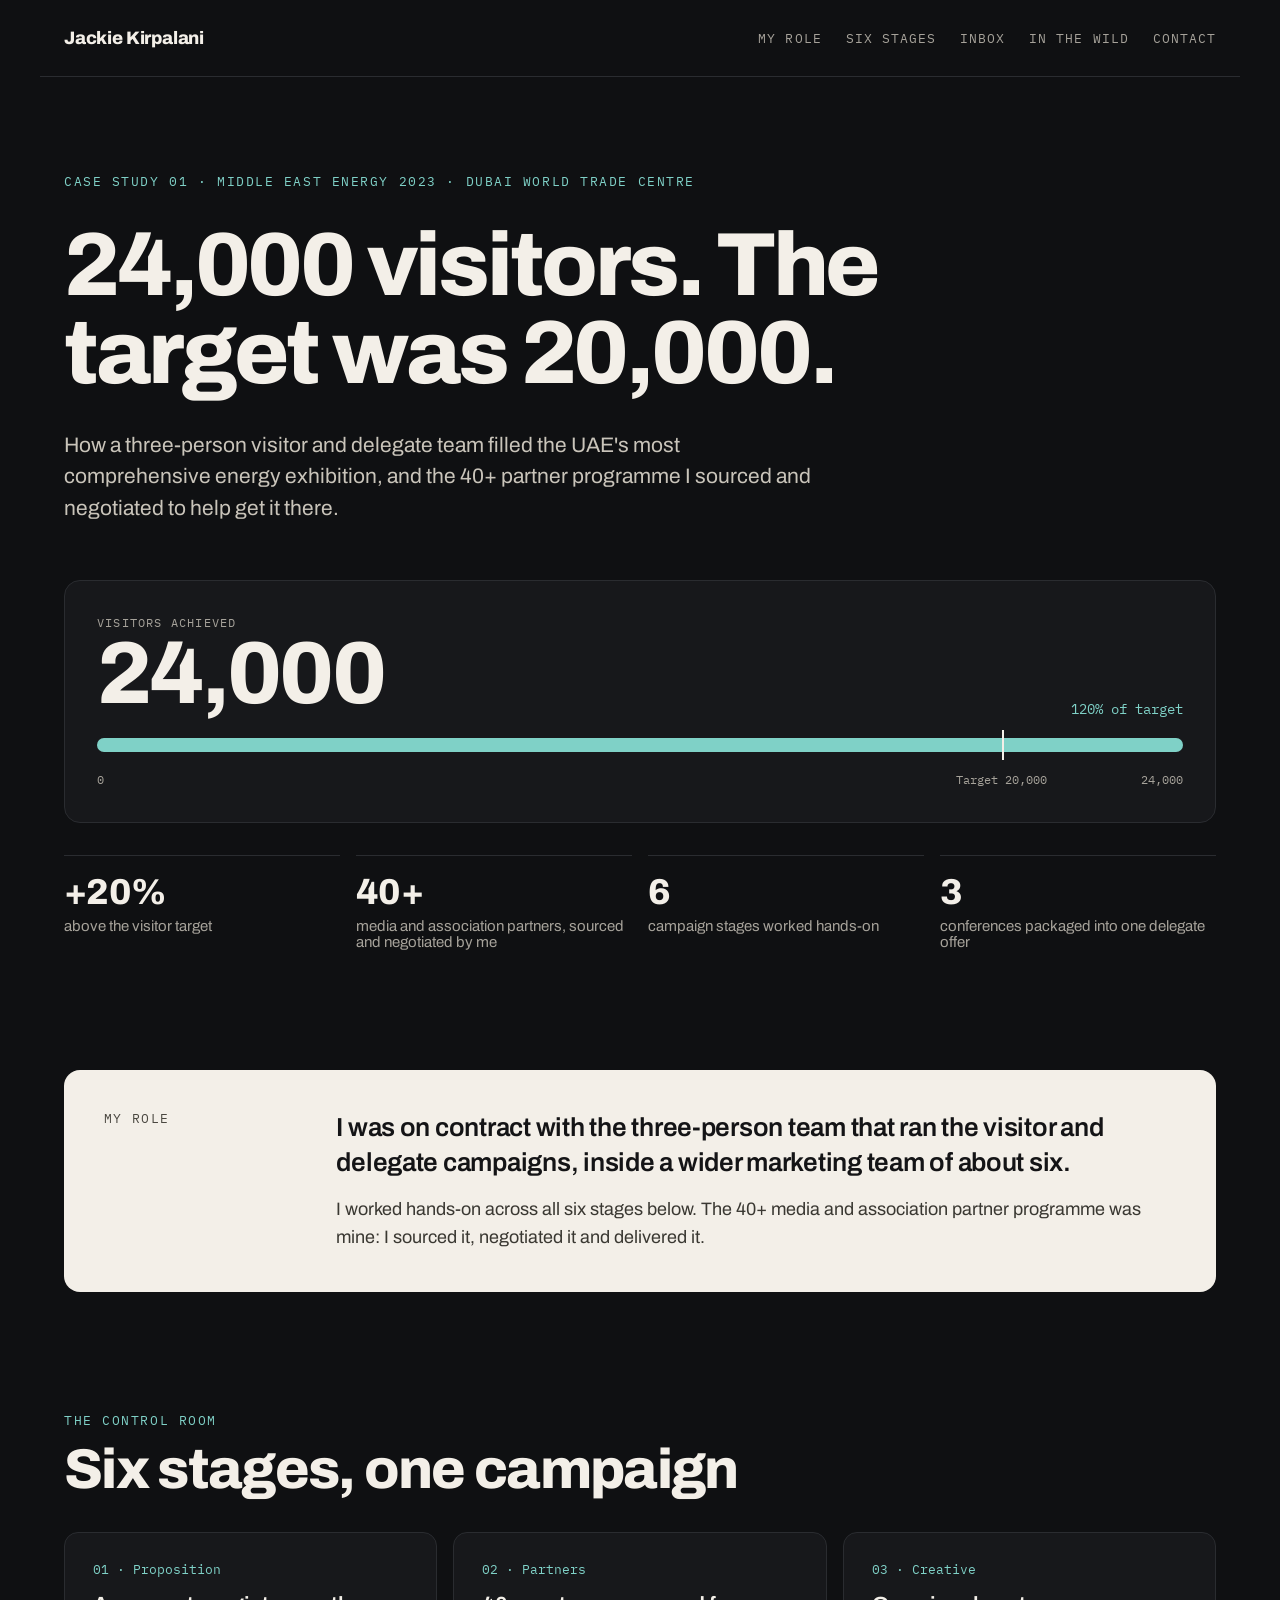
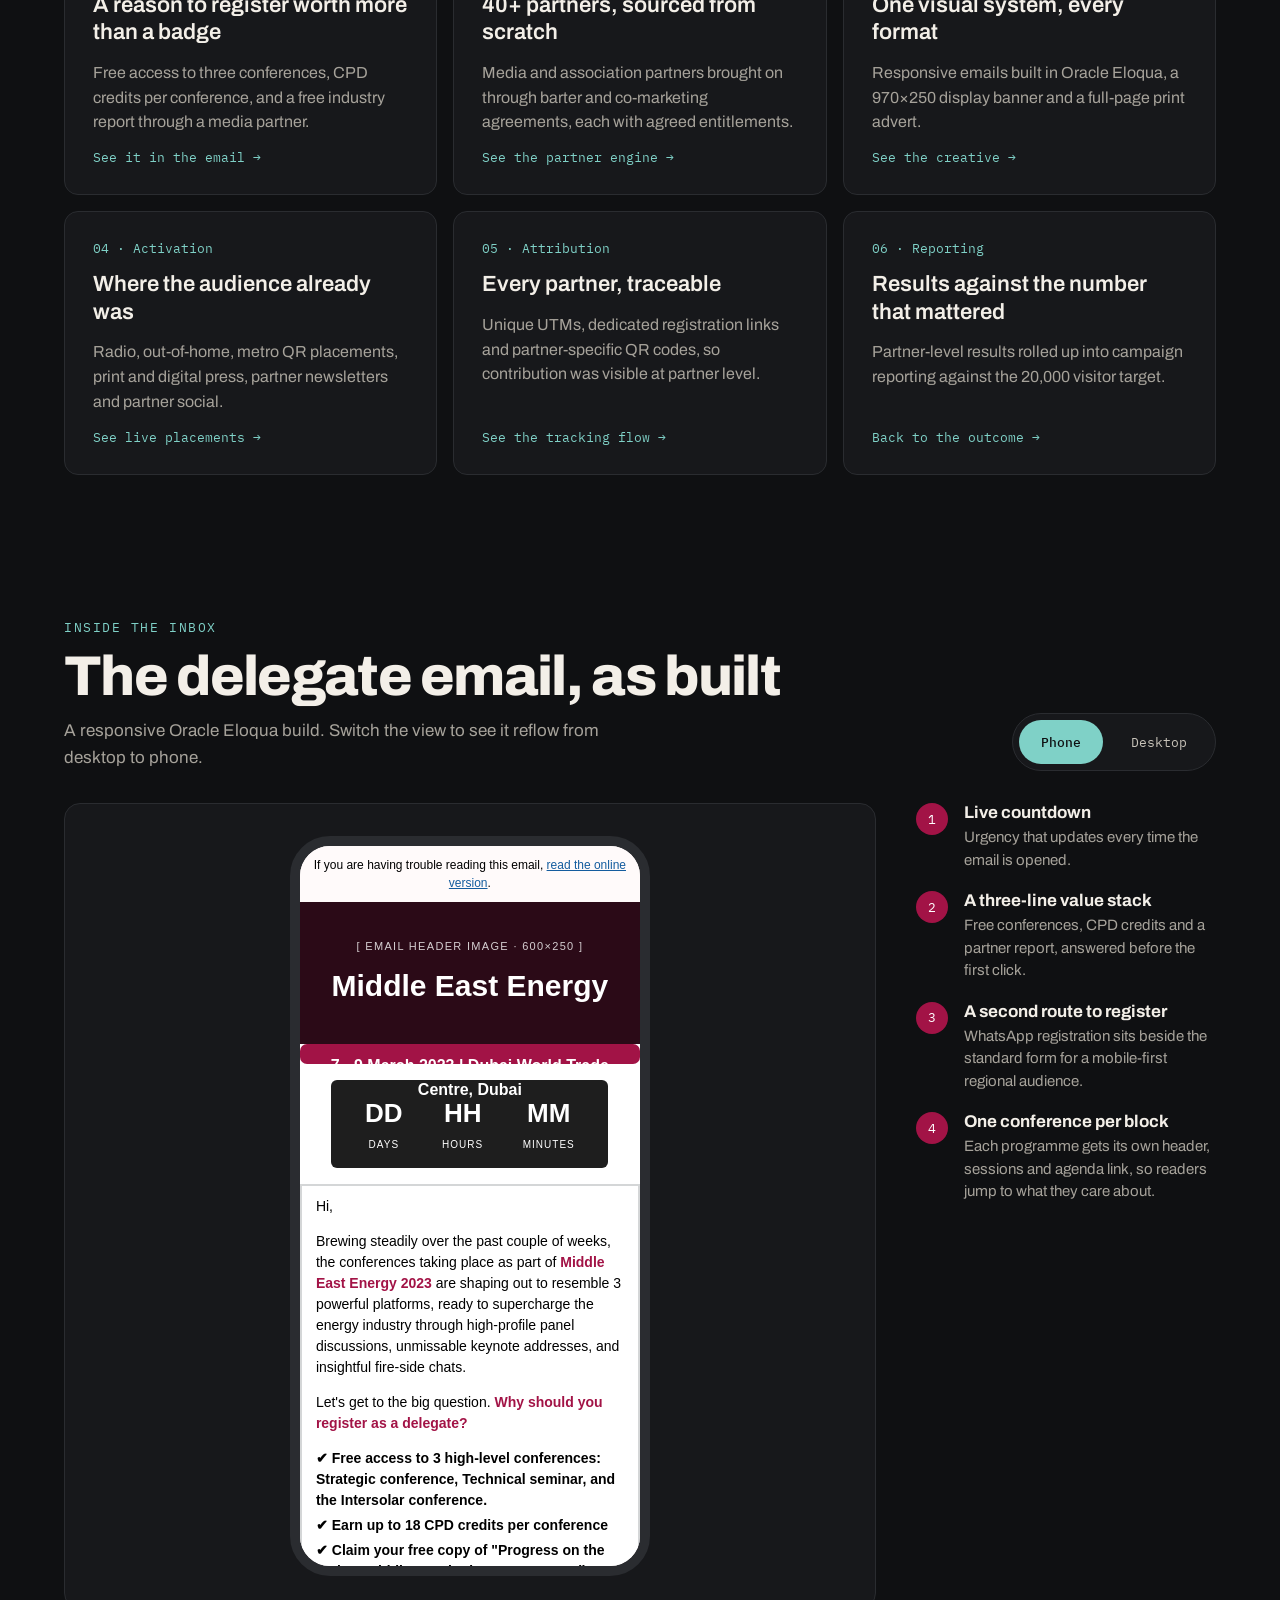
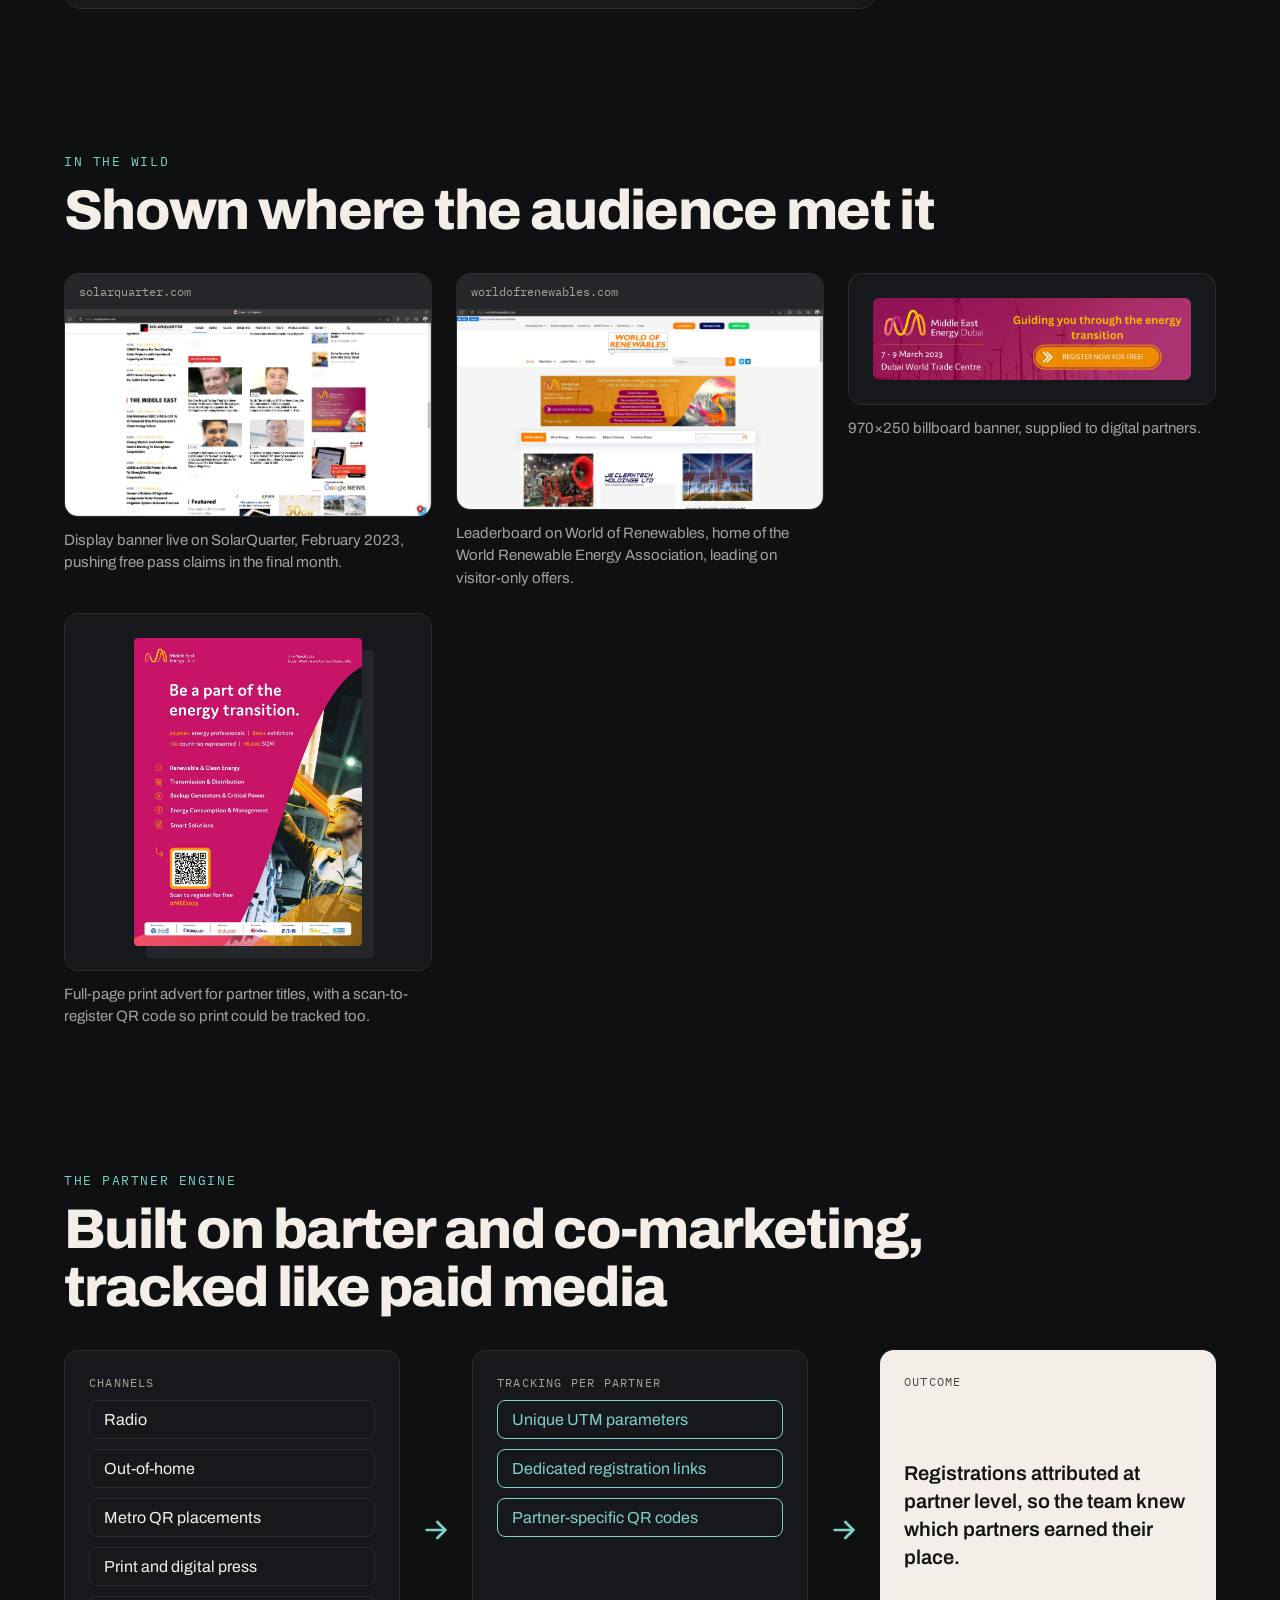
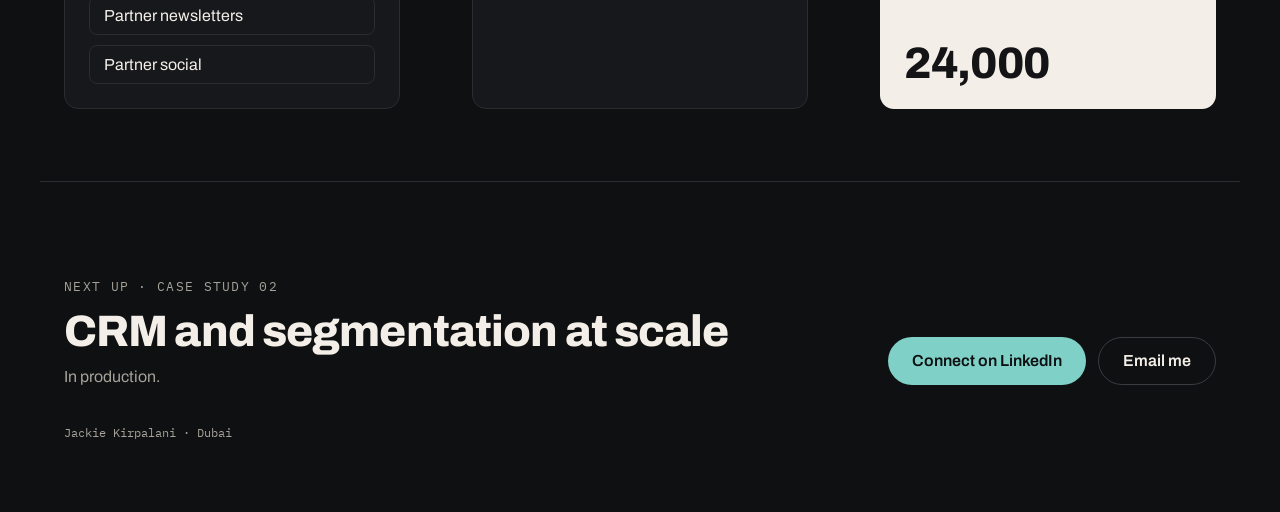
==== index.html @ ba035124 "Launch MEE23 case study portfolio Single-page case study for Middle East Energy 2023 with live place" ====
<!doctype html>
<html lang="en-GB">
<head>
<meta charset="utf-8">
<meta name="viewport" content="width=device-width, initial-scale=1">
<title>Jackie Kirpalani · Marketing Portfolio</title>
<meta name="description" content="Case study: how a three-person team drove 24,000 visitors to Middle East Energy 2023 against a 20,000 target, including a 40+ media and association partner programme.">
<meta property="og:type" content="website">
<meta property="og:title" content="Jackie Kirpalani · Marketing Portfolio">
<meta property="og:description" content="24,000 visitors against a 20,000 target. The Middle East Energy 2023 case study.">
<meta property="og:url" content="https://jackiekirpalani.github.io/">
<meta property="og:image" content="https://jackiekirpalani.github.io/images/og-preview.jpg">
<link rel="canonical" href="https://jackiekirpalani.github.io/">
<meta name="twitter:card" content="summary_large_image">
<link rel="preconnect" href="https://fonts.googleapis.com">
<link rel="preconnect" href="https://fonts.gstatic.com" crossorigin>
<link href="https://fonts.googleapis.com/css2?family=Archivo:wght@400;500;600;800&family=IBM+Plex+Mono:wght@400;500&display=swap" rel="stylesheet">
<style>
:root{--bg:#0F1012;--card:#17181B;--line:#2A2C30;--line2:#3A3C42;--ink:#F3EFE8;--soft:#C9C4BA;--muted:#A6A29A;--accent:#7FD1C7;--accent-hi:#B5EAE3;--mag:#A21346;--org:#ED8B00}
*{box-sizing:border-box}
html{scroll-behavior:smooth}
body{margin:0;background:var(--bg);color:var(--ink);font-family:'Archivo',system-ui,sans-serif;-webkit-font-smoothing:antialiased}
a{color:var(--accent)}a:hover{color:var(--accent-hi)}
img{max-width:100%}
.wrap{max-width:1200px;margin:0 auto;padding:0 24px}
.mono{font-family:'IBM Plex Mono',monospace}
.kicker{font-family:'IBM Plex Mono',monospace;font-size:13px;letter-spacing:.12em;text-transform:uppercase;color:var(--accent)}
.muted{color:var(--muted)}
h1,h2,h3{margin:0}
.h2{font-size:clamp(32px,4.5vw,56px);line-height:1.05;font-weight:800;letter-spacing:-.03em}
.card{background:var(--card);border:1px solid var(--line);border-radius:14px}
section{padding:72px 0}
.head{display:flex;flex-direction:column;gap:12px;margin-bottom:32px}

/* header */
header .wrap{padding-top:28px;padding-bottom:28px;display:flex;flex-wrap:wrap;gap:16px;justify-content:space-between;align-items:center;border-bottom:1px solid var(--line)}
.brand{color:var(--ink);text-decoration:none;font-weight:800;font-size:18px;letter-spacing:-.01em}
nav{display:flex;flex-wrap:wrap;gap:24px;font-family:'IBM Plex Mono',monospace;font-size:13px;text-transform:uppercase;letter-spacing:.08em}
nav a{color:var(--muted);text-decoration:none}nav a:hover{color:var(--ink)}

/* hero */
.hero{padding:96px 0 72px}
.hero .wrap{display:flex;flex-direction:column;gap:32px}
.hero h1{font-size:clamp(44px,7vw,96px);line-height:.98;font-weight:800;letter-spacing:-.035em;max-width:1000px}
.lede{margin:0;font-size:21px;line-height:1.5;color:var(--soft);max-width:760px}
.meter{margin-top:24px;padding:32px;border-radius:16px;display:flex;flex-direction:column;gap:20px}
.meter-top{display:flex;flex-wrap:wrap;justify-content:space-between;align-items:flex-end;gap:12px}
.label{font-family:'IBM Plex Mono',monospace;font-size:12px;letter-spacing:.1em;text-transform:uppercase;color:var(--muted)}
.big{display:block;font-size:clamp(48px,8vw,88px);font-weight:800;letter-spacing:-.03em;line-height:1;font-variant-numeric:tabular-nums}
.bar{position:relative;height:14px;background:#24262A;border-radius:7px}
.fill{position:absolute;left:0;top:0;bottom:0;width:100%;background:var(--accent);border-radius:7px}
.target{position:absolute;left:83.33%;top:-8px;bottom:-8px;width:2px;background:var(--ink)}
.scale{position:relative;height:18px;font-family:'IBM Plex Mono',monospace;font-size:12px;color:var(--muted)}
.scale span{position:absolute;top:0}
.scale .t{left:83.33%;transform:translateX(-50%);white-space:nowrap}
.scale .e{right:0}
.stats{display:grid;grid-template-columns:repeat(auto-fit,minmax(220px,1fr));gap:16px}
.stat{border-top:1px solid var(--line);padding-top:16px;display:flex;flex-direction:column;gap:6px}
.stat b{font-size:36px;font-weight:800;letter-spacing:-.02em}
.stat span{color:var(--muted);font-size:15px}

/* role */
.role{background:var(--ink);color:#141416;border-radius:16px;padding:40px;display:flex;flex-wrap:wrap;gap:32px}
.role .label{flex:1 1 200px;color:#4A4740;font-size:13px}
.role div{flex:999 1 520px;display:flex;flex-direction:column;gap:16px}
.role p{margin:0}
.role .a{font-size:26px;line-height:1.35;font-weight:600;letter-spacing:-.01em}
.role .b{font-size:18px;line-height:1.55;color:#3A3832}

/* stages */
.grid3{display:grid;grid-template-columns:repeat(auto-fit,minmax(300px,1fr));gap:16px}
.stage{padding:28px;display:flex;flex-direction:column;gap:14px}
.stage .n{font-family:'IBM Plex Mono',monospace;font-size:13px;color:var(--accent)}
.stage h3{font-size:22px;font-weight:600;line-height:1.25}
.stage p{margin:0;color:var(--muted);font-size:16px;line-height:1.55}
.stage a{margin-top:auto;font-family:'IBM Plex Mono',monospace;font-size:13px;text-decoration:none}

/* inbox */
.inbox-head{display:flex;flex-wrap:wrap;justify-content:space-between;align-items:flex-end;gap:24px;margin-bottom:32px}
.inbox-head .head{margin:0;flex:1 1 420px}
.toggle{display:flex;gap:6px;padding:6px;border-radius:999px}
.toggle button{min-height:44px;padding:0 22px;border:0;border-radius:999px;background:transparent;color:var(--soft);font-family:'IBM Plex Mono',monospace;font-size:13px;cursor:pointer}
.toggle button[aria-pressed="true"]{background:var(--accent);color:var(--bg);font-weight:500}
.toggle button:focus-visible{outline:2px solid var(--accent);outline-offset:2px}
.inbox-body{display:flex;flex-wrap:wrap;gap:40px;align-items:flex-start}
.stagebox{flex:999 1 560px;min-width:0;display:flex;justify-content:center;border-radius:16px;padding:32px 16px}
.device{background:#FFFAFA;overflow:hidden;max-width:100%}
.device .scroll{height:720px;overflow-y:auto}
.device.phone{width:360px;border:10px solid var(--line);border-radius:40px}
.device.desktop{width:680px;border:1px solid var(--line);border-radius:12px}
.chrome{display:none;background:#24262A;padding:12px 16px;gap:8px;align-items:center}
.device.desktop .chrome{display:flex}
.chrome i{width:10px;height:10px;border-radius:5px;background:#4A4C52}
.chrome span{margin-left:12px;font-family:'IBM Plex Mono',monospace;font-size:12px;color:var(--muted)}
.pins{flex:1 1 300px;margin:0;padding:0;list-style:none;display:flex;flex-direction:column;gap:20px}
.pins li{display:flex;gap:16px}
.pins .dot{flex:0 0 32px;height:32px;border-radius:16px;background:var(--mag);color:#fff;display:flex;align-items:center;justify-content:center;font-family:'IBM Plex Mono',monospace;font-size:13px}
.pins strong{display:block;font-size:17px;margin-bottom:4px}
.pins span.d{color:var(--muted);font-size:15px;line-height:1.5}

/* email (recreation) */
.em{max-width:600px;margin:0 auto;background:#FFFAFA;font-family:Calibri,Arial,Helvetica,sans-serif;color:#000;font-size:14px;line-height:1.5}
.em a{color:var(--mag)}
.em .pre{text-align:center;font-family:Arial,sans-serif;font-size:12px;padding:10px}
.em .pre a{color:#145C9E}
.em .white{background:#fff}
.em .hdr{aspect-ratio:600/250;background:#2B0A17;display:flex;flex-direction:column;align-items:center;justify-content:center;gap:8px;color:#fff;text-align:center;padding:16px}
.em .hdr small{font-family:Arial,sans-serif;font-size:11px;letter-spacing:.12em;text-transform:uppercase;opacity:.8}
.em .hdr b{font-size:30px}
.em .bar{background:var(--mag);color:#fff;text-align:center;font-weight:700;font-size:16px;padding:10px}
.em .cd{padding:16px;display:flex;justify-content:center}
.em .cd div{width:90%;max-width:390px;background:#1E1E1E;color:#fff;border-radius:6px;padding:14px;display:flex;justify-content:space-around;font-family:Arial,sans-serif;text-align:center}
.em .cd b{display:block;font-size:26px}.em .cd small{font-size:10px;letter-spacing:.1em}
.em .box{border:2px solid #D4D6D7;padding:10px 14px 20px;display:flex;flex-direction:column;gap:14px}
.em .ticks{display:flex;flex-direction:column;gap:4px;font-weight:700}
.em .ctas{border:2px solid #D4D6D7;border-top:0;padding:10px 10px 25px;display:flex;flex-wrap:wrap;gap:12px;justify-content:center}
.em .btn{display:inline-block;background:var(--org);color:#fff;text-decoration:none;font-weight:700;font-size:16px;padding:10px 20px;border-radius:20px}
.em .btn.sm{padding:5px 15px}
.em .gap{height:20px}
.em .conf{border:2px solid #D4D6D7}
.em .conf h4{margin:0;background:var(--mag);color:#fff;text-align:center;font-weight:700;font-size:24px;padding:10px}
.em .row{display:flex;flex-wrap:wrap}
.em .txt{flex:7 1 280px;padding:10px 10px 5px}
.em .txt ul{margin:8px 0 0;padding-left:22px}.em .txt li{margin-bottom:8px}
.em .img{flex:5 1 200px;padding:10px;display:flex;align-items:center;justify-content:center}
.em .img div{width:100%;max-width:229px;aspect-ratio:229/128;border:2px dashed #C9C9C9;display:flex;align-items:center;justify-content:center;font-family:Arial,sans-serif;font-size:11px;color:#555}
.em .more{padding:10px;text-align:center}
.em .end{border:2px solid #D4D6D7;border-bottom:0;padding:14px 10px 24px;text-align:center;color:var(--org)}
.em .end b{display:block;font-size:24px;line-height:1.15}.em .end span{font-size:20px}

/* wild */
.wild{display:grid;grid-template-columns:repeat(auto-fit,minmax(320px,1fr));gap:24px}
figure{margin:0;display:flex;flex-direction:column;gap:12px}
figcaption{color:var(--muted);font-size:15px;line-height:1.5}
.browser{overflow:hidden}
.browser .url{background:#24262A;padding:10px 14px;font-family:'IBM Plex Mono',monospace;font-size:12px;color:var(--muted)}
.browser img{display:block;width:100%;height:auto}
.pad{padding:24px}
.pad img{display:block;width:100%;height:auto;border-radius:6px}
.print{display:flex;justify-content:center}
.print img{width:72%;border-radius:4px;box-shadow:12px 12px 0 #24262A}

/* engine */
.engine{display:flex;flex-wrap:wrap;gap:16px;align-items:stretch}
.col{flex:1 1 280px;padding:24px;display:flex;flex-direction:column;gap:10px}
.chip{padding:10px 14px;border:1px solid var(--line);border-radius:8px}
.chip.on{border-color:var(--accent);color:var(--accent)}
.arrow{flex:0 0 40px;display:flex;align-items:center;justify-content:center}
.out{flex:1 1 280px;background:var(--ink);color:#141416;border-radius:14px;padding:24px;display:flex;flex-direction:column;justify-content:space-between;gap:16px}
.out .label{color:#4A4740}
.out p{margin:0;font-size:20px;line-height:1.4;font-weight:600}
.out b{font-size:44px;font-weight:800;letter-spacing:-.03em;line-height:1}

/* footer */
footer .wrap{padding-top:96px;padding-bottom:72px;display:flex;flex-direction:column;gap:40px;border-top:1px solid var(--line)}
.foot{display:flex;flex-wrap:wrap;justify-content:space-between;gap:32px;align-items:flex-end}
.foot .next{display:flex;flex-direction:column;gap:12px;flex:1 1 420px}
.foot .next b{font-size:clamp(28px,3.5vw,44px);font-weight:800;letter-spacing:-.02em;line-height:1.1}
.ctas-main{display:flex;flex-wrap:wrap;gap:12px}
.pill{min-height:48px;display:inline-flex;align-items:center;padding:0 24px;border-radius:999px;text-decoration:none;font-weight:600}
.pill.solid{background:var(--accent);color:var(--bg)}.pill.solid:hover{background:var(--accent-hi);color:var(--bg)}
.pill.ghost{border:1px solid var(--line2);color:var(--ink)}.pill.ghost:hover{border-color:var(--ink);color:var(--ink)}

@media (max-width:640px){
  section{padding:56px 0}.hero{padding:64px 0 48px}
  .role{padding:28px}.meter{padding:24px}
  .arrow{flex-basis:100%;transform:rotate(90deg);height:32px}
  .device .scroll{height:600px}
}
@media (prefers-reduced-motion:reduce){html{scroll-behavior:auto}}
</style>
</head>
<body>

<header>
<div class="wrap">
<a class="brand" href="https://www.linkedin.com/in/jackiekirpalani/">Jackie Kirpalani</a>
<nav aria-label="Sections">
<a href="#role">My role</a>
<a href="#stages">Six stages</a>
<a href="#inbox">Inbox</a>
<a href="#wild">In the wild</a>
<a href="#contact">Contact</a>
</nav>
</div>
</header>

<main>
<section class="hero">
<div class="wrap">
<div class="kicker">Case study 01 · Middle East Energy 2023 · Dubai World Trade Centre</div>
<h1>24,000 visitors. The target was 20,000.</h1>
<p class="lede">How a three-person visitor and delegate team filled the UAE's most comprehensive energy exhibition, and the 40+ partner programme I sourced and negotiated to help get it there.</p>

<div class="card meter">
<div class="meter-top">
<div><span class="label">Visitors achieved</span><span class="big" id="count">24,000</span></div>
<span class="mono" style="font-size:14px;color:var(--accent)">120% of target</span>
</div>
<div class="bar" role="img" aria-label="24,000 visitors achieved against a 20,000 target"><div class="fill" id="fill"></div><div class="target"></div></div>
<div class="scale" aria-hidden="true"><span>0</span><span class="t">Target 20,000</span><span class="e">24,000</span></div>
</div>

<div class="stats">
<div class="stat"><b>+20%</b><span>above the visitor target</span></div>
<div class="stat"><b>40+</b><span>media and association partners, sourced and negotiated by me</span></div>
<div class="stat"><b>6</b><span>campaign stages worked hands-on</span></div>
<div class="stat"><b>3</b><span>conferences packaged into one delegate offer</span></div>
</div>
</div>
</section>

<section id="role" style="padding-top:48px;padding-bottom:48px">
<div class="wrap">
<div class="role">
<span class="label">My role</span>
<div>
<p class="a">I was on contract with the three-person team that ran the visitor and delegate campaigns, inside a wider marketing team of about six.</p>
<p class="b">I worked hands-on across all six stages below. The 40+ media and association partner programme was mine: I sourced it, negotiated it and delivered it.</p>
</div>
</div>
</div>
</section>

<section id="stages">
<div class="wrap">
<div class="head"><span class="kicker">The control room</span><h2 class="h2">Six stages, one campaign</h2></div>
<div class="grid3">
<article class="card stage"><span class="n">01 · Proposition</span><h3>A reason to register worth more than a badge</h3><p>Free access to three conferences, CPD credits per conference, and a free industry report through a media partner.</p><a href="#inbox">See it in the email →</a></article>
<article class="card stage"><span class="n">02 · Partners</span><h3>40+ partners, sourced from scratch</h3><p>Media and association partners brought on through barter and co-marketing agreements, each with agreed entitlements.</p><a href="#engine">See the partner engine →</a></article>
<article class="card stage"><span class="n">03 · Creative</span><h3>One visual system, every format</h3><p>Responsive emails built in Oracle Eloqua, a 970×250 display banner and a full-page print advert.</p><a href="#wild">See the creative →</a></article>
<article class="card stage"><span class="n">04 · Activation</span><h3>Where the audience already was</h3><p>Radio, out-of-home, metro QR placements, print and digital press, partner newsletters and partner social.</p><a href="#wild">See live placements →</a></article>
<article class="card stage"><span class="n">05 · Attribution</span><h3>Every partner, traceable</h3><p>Unique UTMs, dedicated registration links and partner-specific QR codes, so contribution was visible at partner level.</p><a href="#engine">See the tracking flow →</a></article>
<article class="card stage"><span class="n">06 · Reporting</span><h3>Results against the number that mattered</h3><p>Partner-level results rolled up into campaign reporting against the 20,000 visitor target.</p><a href="#role">Back to the outcome →</a></article>
</div>
</div>
</section>

<section id="inbox">
<div class="wrap">
<div class="inbox-head">
<div class="head"><span class="kicker">Inside the inbox</span><h2 class="h2">The delegate email, as built</h2><p class="muted" style="margin:0;font-size:17px;line-height:1.55;max-width:560px">A responsive Oracle Eloqua build. Switch the view to see it reflow from desktop to phone.</p></div>
<div class="card toggle" role="group" aria-label="Email preview size">
<button type="button" id="btnPhone" aria-pressed="true">Phone</button>
<button type="button" id="btnDesktop" aria-pressed="false">Desktop</button>
</div>
</div>
<div class="inbox-body">
<div class="card stagebox">
<div class="device phone" id="device">
<div class="chrome" aria-hidden="true"><i></i><i></i><i></i><span>Why should you register as a delegate?</span></div>
<div class="scroll" tabindex="0" aria-label="Recreated delegate email">
<div class="em">
<div class="pre">If you are having trouble reading this email, <a href="#inbox">read the online version</a>.</div>
<div class="white">
<div class="hdr"><small>[ Email header image · 600×250 ]</small><b>Middle East Energy</b></div>
<div class="bar">7 - 9 March 2023 | Dubai World Trade Centre, Dubai</div>
<div class="cd"><div><span><b>DD</b><small>DAYS</small></span><span><b>HH</b><small>HOURS</small></span><span><b>MM</b><small>MINUTES</small></span></div></div>
<div class="box">
<div>Hi,</div>
<div>Brewing steadily over the past couple of weeks, the conferences taking place as part of <a href="#inbox" style="text-decoration:none;font-weight:700">Middle East Energy 2023</a> are shaping out to resemble 3 powerful platforms, ready to supercharge the energy industry through high-profile panel discussions, unmissable keynote addresses, and insightful fire-side chats.</div>
<div>Let's get to the big question. <strong style="color:var(--mag)">Why should you register as a delegate?</strong></div>
<div class="ticks">
<span>✔︎ Free access to 3 high-level conferences: Strategic conference, Technical seminar, and the Intersolar conference.</span>
<span>✔︎ Earn up to 18 CPD credits per conference</span>
<span>✔︎ Claim your free copy of "Progress on the path to Middle East hydrogen exports" (by Argus Media)</span>
</div>
</div>
<div class="ctas"><a class="btn" href="#inbox">Get your free delegate badge</a><a class="btn" href="#inbox">Register now via WhatsApp!</a></div>
<div class="gap"></div>
<div class="conf"><h4>Strategic conference</h4><div class="row"><div class="txt">Bringing high-level energy leaders and governments to lay the blueprint to fastening the global energy transition through key sessions:<ul><li>Fireside chats: Perspectives on energy transition from government officials from MEA</li><li>Panel: Net Zero Carbon roadmap implementation</li><li>Unlocking the roles of natural gas, hydrogen in MEA's energy transition</li><li>What future grids will look like</li></ul></div><div class="img"><div>[ Conference image ]</div></div></div><div class="more"><a class="btn sm" href="#inbox">&gt;&gt; View full agenda and speaker line-up</a></div></div>
<div class="gap"></div>
<div class="conf"><h4>Technical seminar</h4><div class="row"><div class="img"><div>[ Conference image ]</div></div><div class="txt">Under the theme of "Transforming energy and utilities through innovation," key sessions at the Technical seminar include:<ul><li>Current status and potential of CCS in the power generation sector</li><li>Developing and construction of large-scale windfarms in Egypt</li><li>Energy management in Ras Al Khaimah government. A case study about the ISO 50001 implementation</li></ul></div></div><div class="more"><a class="btn sm" href="#inbox">&gt;&gt; View full agenda and speaker line-up</a></div></div>
<div class="gap"></div>
<div class="conf"><h4>Intersolar Middle East conference</h4><div class="row"><div class="txt">Addressing challenges and opportunities around the latest solar technologies, key sessions at Intersolar conference include:<ul><li>Green Hydrogen: What Does it Take to Industrialise?</li><li>C&amp;I &amp; Utility-Scale Solar: Total Control - How Big Data Improves O&amp;M and Asset Management</li><li>Energy Storage Market &amp; Technology Outlook</li></ul></div><div class="img"><div>[ Conference image ]</div></div></div><div class="more"><a class="btn sm" href="#inbox">&gt;&gt; View full agenda and speaker line-up</a></div></div>
<div class="gap"></div>
<div class="end"><b>Check out our line-up of senior government officials and industry leading experts</b><span>From 7 - 9 March 2023</span></div>
</div>
</div>
</div>
</div>
</div>
<ol class="pins">
<li><span class="dot">1</span><div><strong>Live countdown</strong><span class="d">Urgency that updates every time the email is opened.</span></div></li>
<li><span class="dot">2</span><div><strong>A three-line value stack</strong><span class="d">Free conferences, CPD credits and a partner report, answered before the first click.</span></div></li>
<li><span class="dot">3</span><div><strong>A second route to register</strong><span class="d">WhatsApp registration sits beside the standard form for a mobile-first regional audience.</span></div></li>
<li><span class="dot">4</span><div><strong>One conference per block</strong><span class="d">Each programme gets its own header, sessions and agenda link, so readers jump to what they care about.</span></div></li>
</ol>
</div>
</div>
</section>

<section id="wild">
<div class="wrap">
<div class="head"><span class="kicker">In the wild</span><h2 class="h2">Shown where the audience met it</h2></div>
<div class="wild">
<figure><div class="card browser"><div class="url">solarquarter.com</div><img src="images/solarquarter.jpg" width="1826" height="1033" loading="lazy" alt="SolarQuarter homepage with the Middle East Energy Dubai display banner live in the right-hand column"></div><figcaption>Display banner live on SolarQuarter, February 2023, pushing free pass claims in the final month.</figcaption></figure>
<figure><div class="card browser"><div class="url">worldofrenewables.com</div><img src="images/worldofrenewables.jpg" width="1824" height="995" loading="lazy" alt="World of Renewables homepage with the Middle East Energy Dubai leaderboard banner across the top"></div><figcaption>Leaderboard on World of Renewables, home of the World Renewable Energy Association, leading on visitor-only offers.</figcaption></figure>
<figure><div class="card pad"><img src="images/banner-970x250.png" width="970" height="250" loading="lazy" alt="Middle East Energy Dubai 970 by 250 banner: Guiding you through the energy transition, Register now for free"></div><figcaption>970×250 billboard banner, supplied to digital partners.</figcaption></figure>
<figure><div class="card pad print"><img src="images/magazine-advert.jpg" width="908" height="1220" loading="lazy" alt="Full-page Middle East Energy print advert: Be a part of the energy transition, with a scan-to-register QR code and sponsor logos"></div><figcaption>Full-page print advert for partner titles, with a scan-to-register QR code so print could be tracked too.</figcaption></figure>
</div>
</div>
</section>

<section id="engine">
<div class="wrap">
<div class="head"><span class="kicker">The partner engine</span><h2 class="h2" style="max-width:860px">Built on barter and co-marketing, tracked like paid media</h2></div>
<div class="engine">
<div class="card col"><span class="label">Channels</span><span class="chip">Radio</span><span class="chip">Out-of-home</span><span class="chip">Metro QR placements</span><span class="chip">Print and digital press</span><span class="chip">Partner newsletters</span><span class="chip">Partner social</span></div>
<div class="arrow"><svg aria-hidden="true" width="32" height="32" viewBox="0 0 24 24" fill="none" stroke="#7FD1C7" stroke-width="2" stroke-linecap="round" stroke-linejoin="round"><path d="M5 12h14"/><path d="M13 6l6 6-6 6"/></svg></div>
<div class="card col"><span class="label">Tracking per partner</span><span class="chip on">Unique UTM parameters</span><span class="chip on">Dedicated registration links</span><span class="chip on">Partner-specific QR codes</span></div>
<div class="arrow"><svg aria-hidden="true" width="32" height="32" viewBox="0 0 24 24" fill="none" stroke="#7FD1C7" stroke-width="2" stroke-linecap="round" stroke-linejoin="round"><path d="M5 12h14"/><path d="M13 6l6 6-6 6"/></svg></div>
<div class="out"><span class="label">Outcome</span><p>Registrations attributed at partner level, so the team knew which partners earned their place.</p><b>24,000</b></div>
</div>
</div>
</section>
</main>

<footer id="contact">
<div class="wrap">
<div class="foot">
<div class="next"><span class="label" style="font-size:13px">Next up · Case study 02</span><b>CRM and segmentation at scale</b><span class="muted">In production.</span></div>
<div class="ctas-main"><a class="pill solid" href="https://www.linkedin.com/in/jackiekirpalani/">Connect on LinkedIn</a><a class="pill ghost" href="mailto:jackie.kirpalani@gmail.com">Email me</a></div>
</div>
<span class="mono muted" style="font-size:12px">Jackie Kirpalani · Dubai</span>
</div>
</footer>

<script>
(function(){
  var dev=document.getElementById('device'),bp=document.getElementById('btnPhone'),bd=document.getElementById('btnDesktop');
  function set(v){dev.className='device '+v;bp.setAttribute('aria-pressed',v==='phone');bd.setAttribute('aria-pressed',v==='desktop');}
  bp.addEventListener('click',function(){set('phone')});bd.addEventListener('click',function(){set('desktop')});

  var el=document.getElementById('count'),fill=document.getElementById('fill'),T=24000;
  if(window.matchMedia&&matchMedia('(prefers-reduced-motion: reduce)').matches)return;
  var done=false;
  function run(){
    if(done)return;done=true;var s=null;
    function tick(t){if(s===null)s=t;var p=Math.min(1,(t-s)/1600),e=1-Math.pow(1-p,3),n=Math.round(T*e);
      el.textContent=n.toLocaleString('en-GB');fill.style.width=(n/T*100)+'%';if(p<1)requestAnimationFrame(tick);}
    el.textContent='0';fill.style.width='0%';requestAnimationFrame(tick);
  }
  if('IntersectionObserver' in window){var io=new IntersectionObserver(function(es){if(es[0].isIntersecting){run();io.disconnect();}},{threshold:.4});io.observe(el);}else{run();}
})();
</script>
</body>
</html>
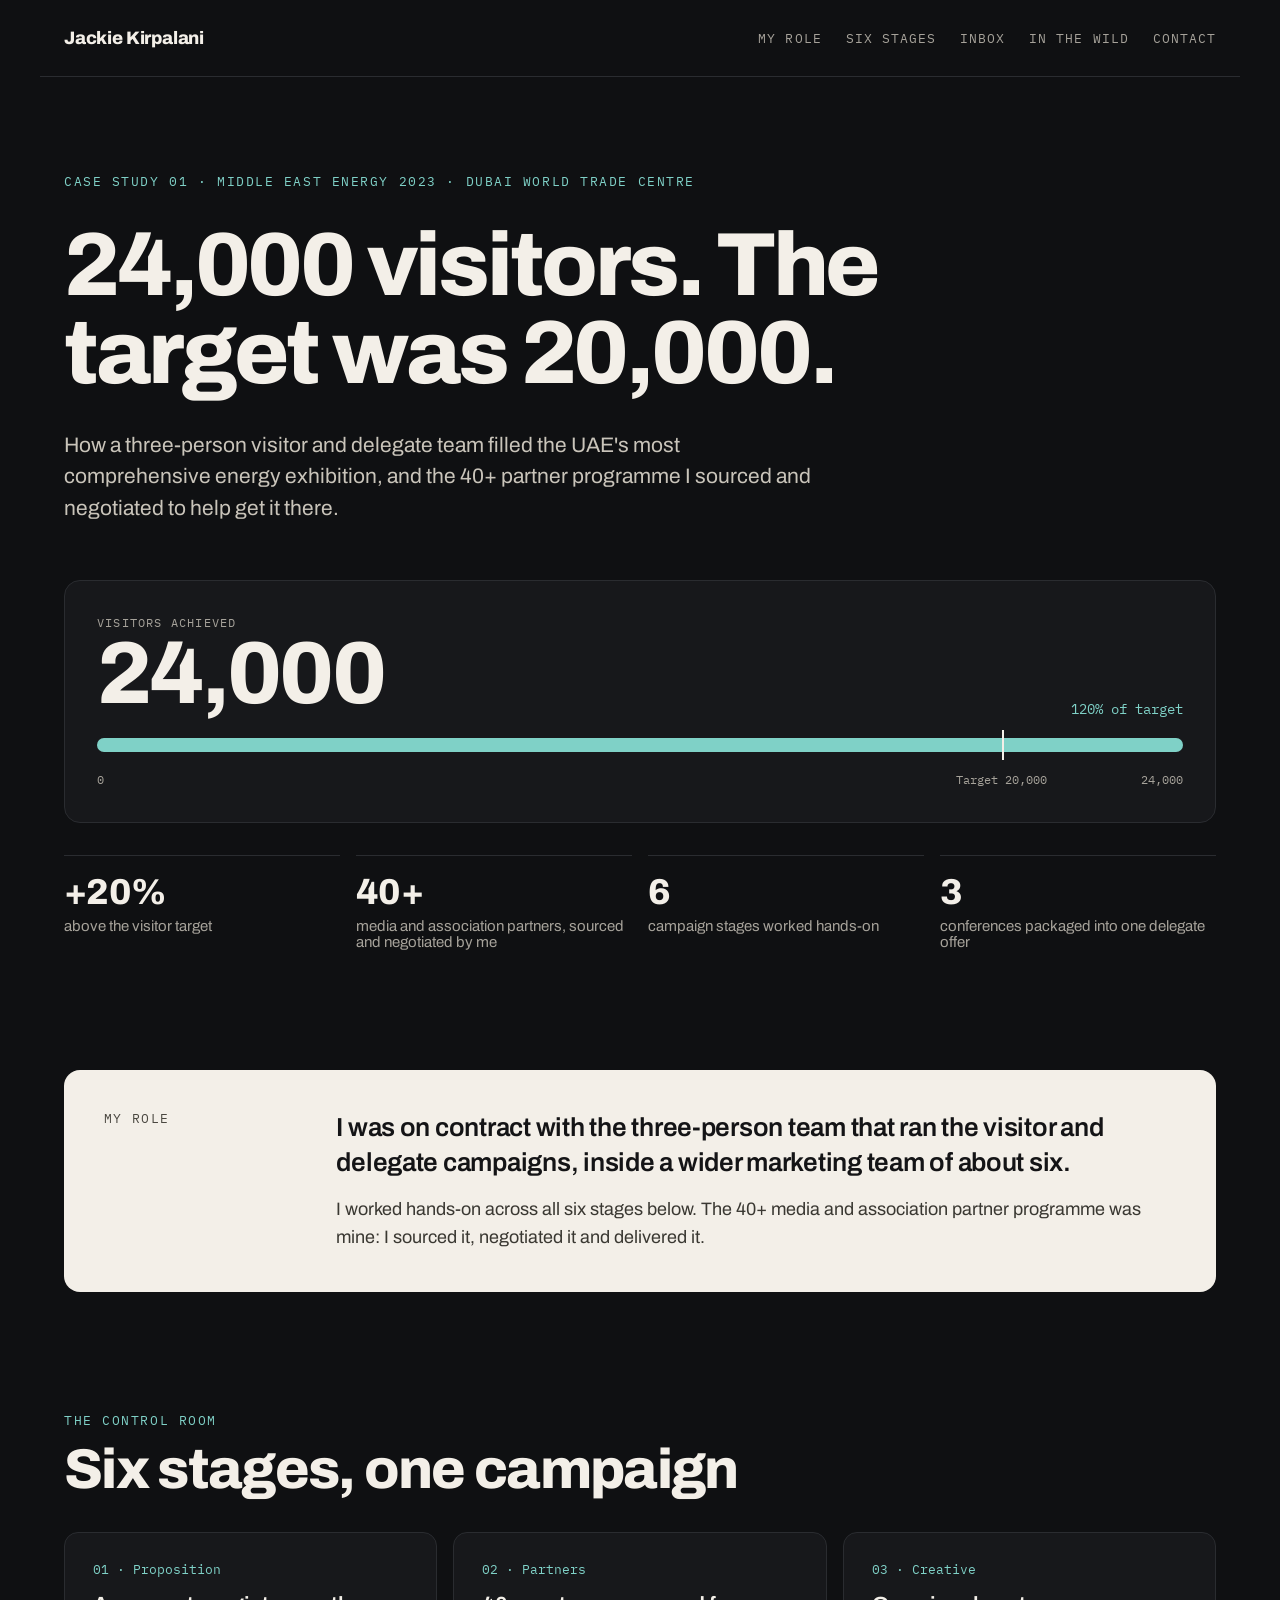
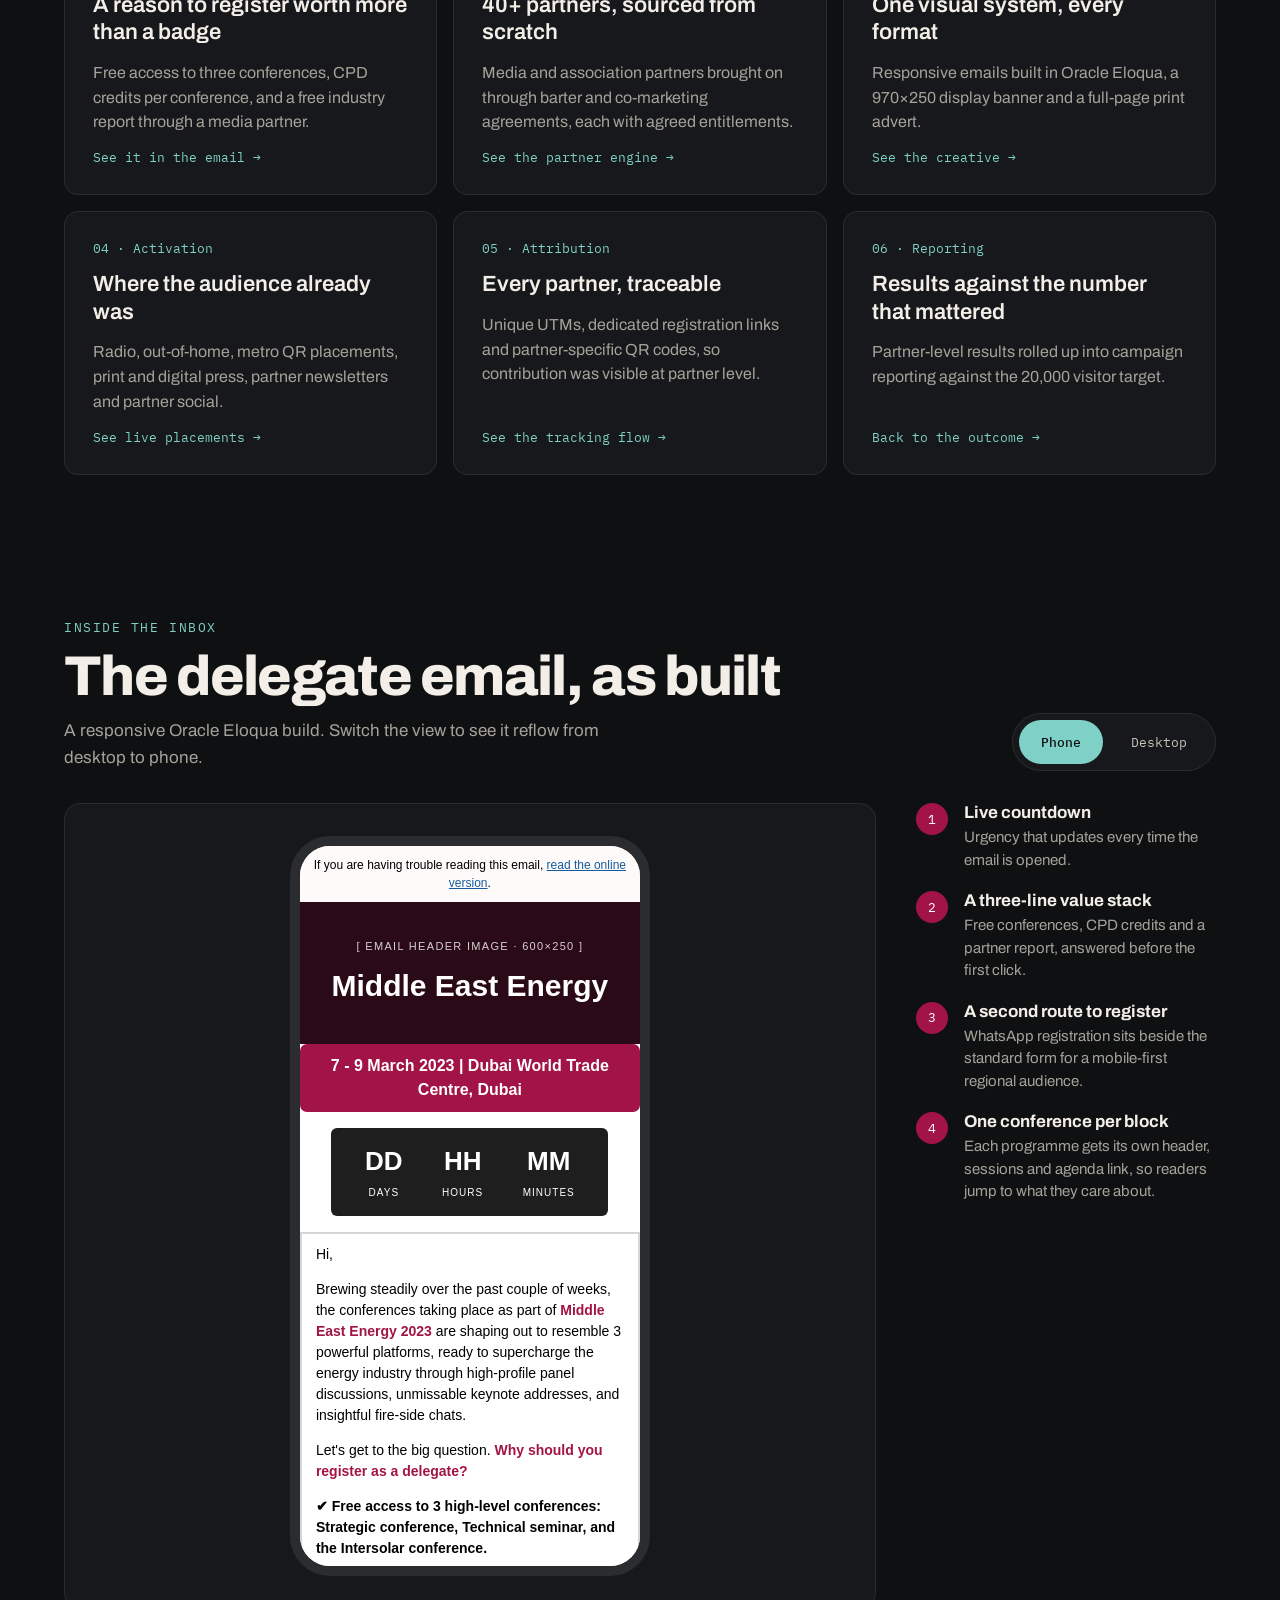
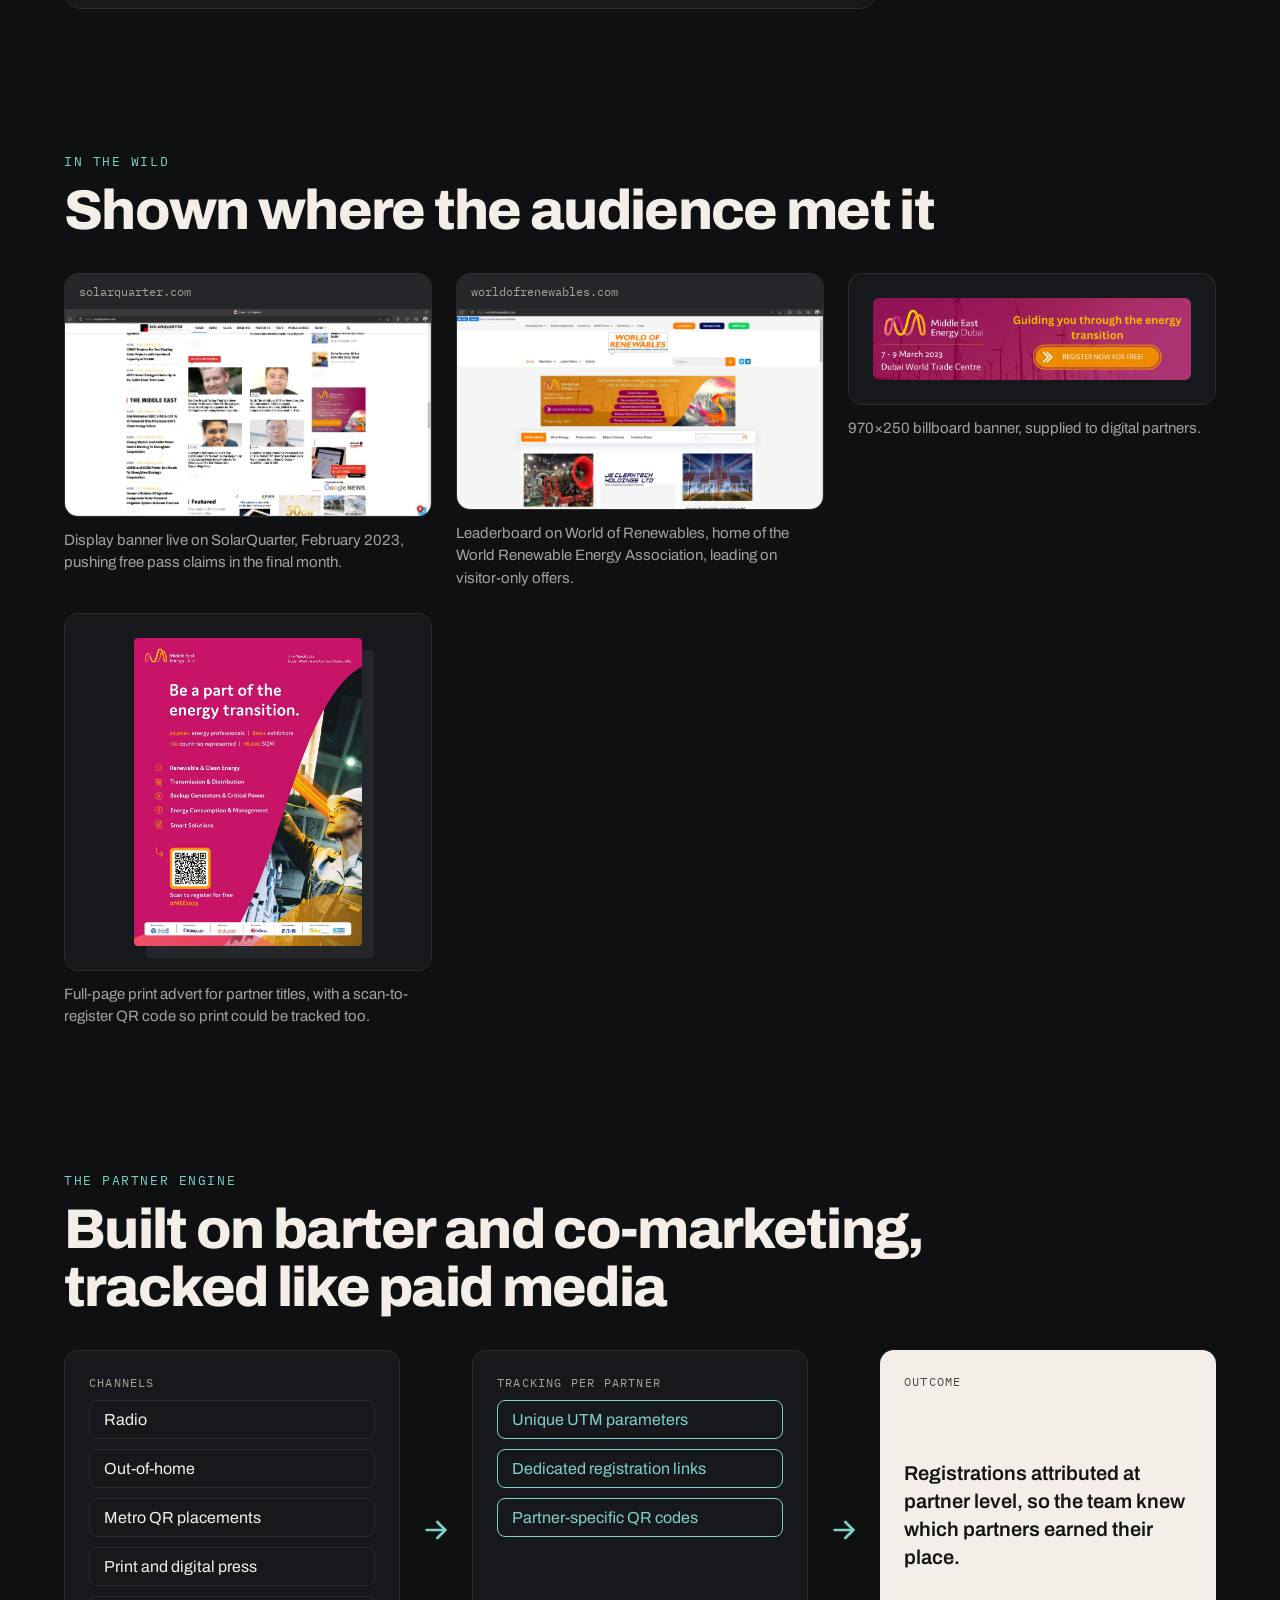
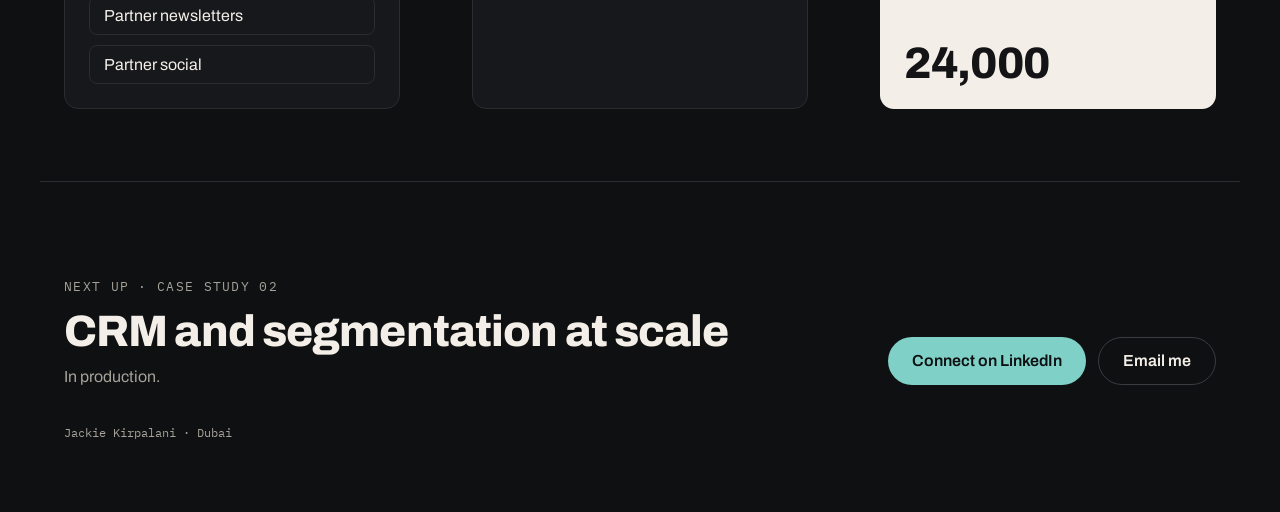
==== commit c9c92b4f: "Fix clipped date bar in recreated email The email's date bar shared the .bar class with the hero pro" ====
--- a/index.html
+++ b/index.html
@@ -107,7 +107,7 @@
 .em .hdr{aspect-ratio:600/250;background:#2B0A17;display:flex;flex-direction:column;align-items:center;justify-content:center;gap:8px;color:#fff;text-align:center;padding:16px}
 .em .hdr small{font-family:Arial,sans-serif;font-size:11px;letter-spacing:.12em;text-transform:uppercase;opacity:.8}
 .em .hdr b{font-size:30px}
-.em .bar{background:var(--mag);color:#fff;text-align:center;font-weight:700;font-size:16px;padding:10px}
+.em .bar{height:auto;background:var(--mag);color:#fff;text-align:center;font-weight:700;font-size:16px;padding:10px}
 .em .cd{padding:16px;display:flex;justify-content:center}
 .em .cd div{width:90%;max-width:390px;background:#1E1E1E;color:#fff;border-radius:6px;padding:14px;display:flex;justify-content:space-around;font-family:Arial,sans-serif;text-align:center}
 .em .cd b{display:block;font-size:26px}.em .cd small{font-size:10px;letter-spacing:.1em}
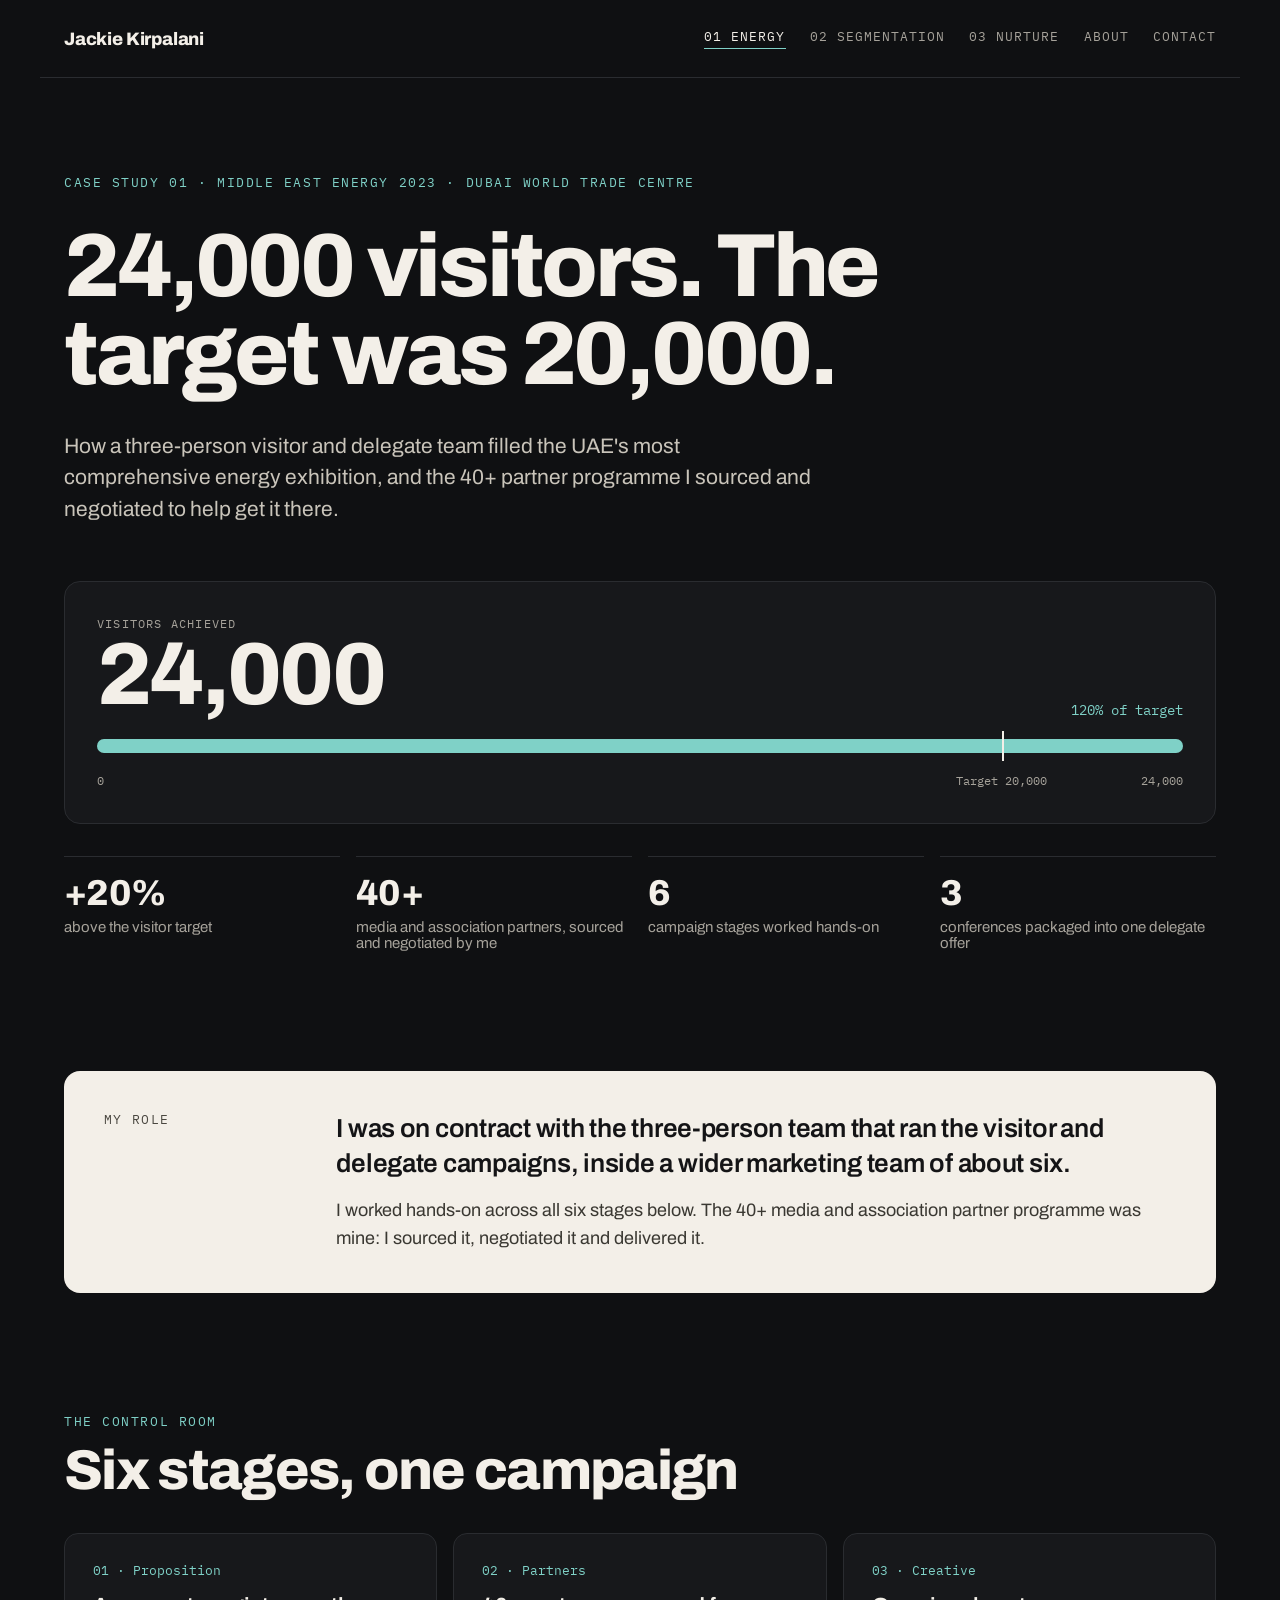
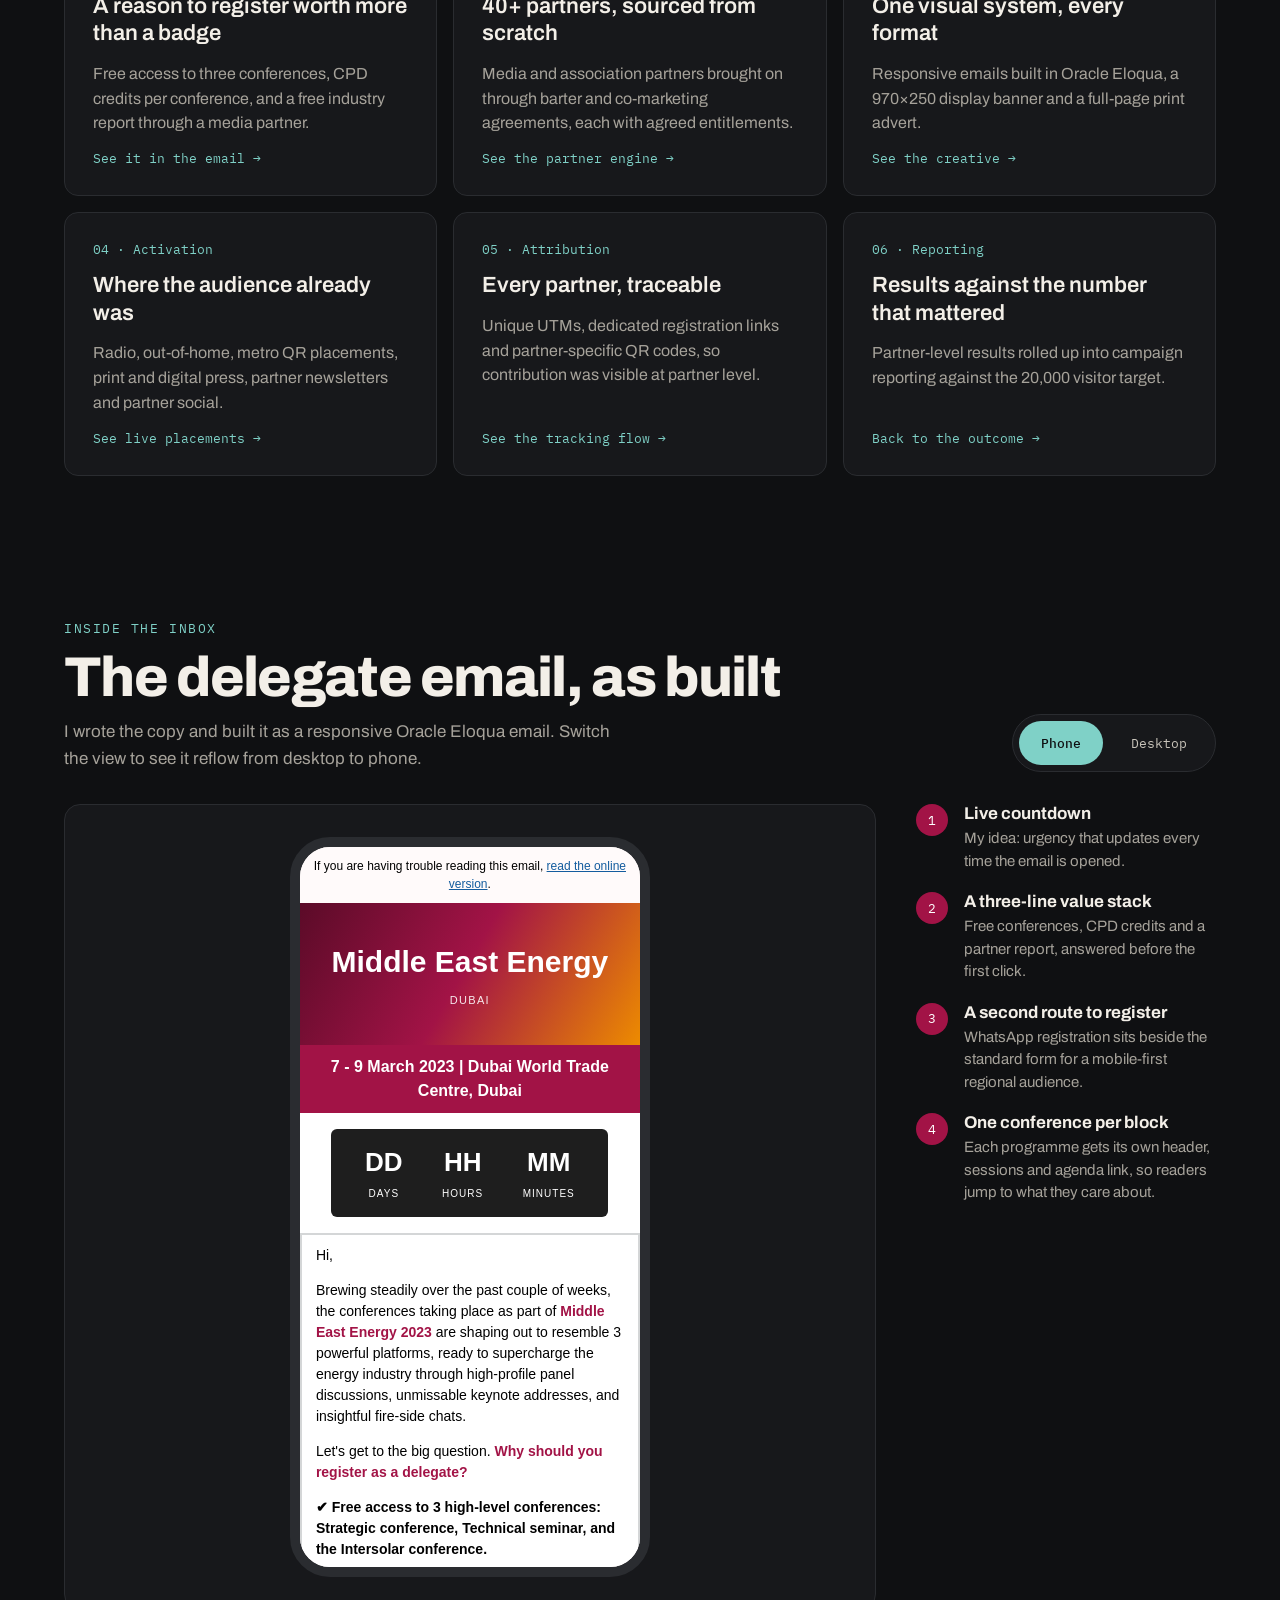
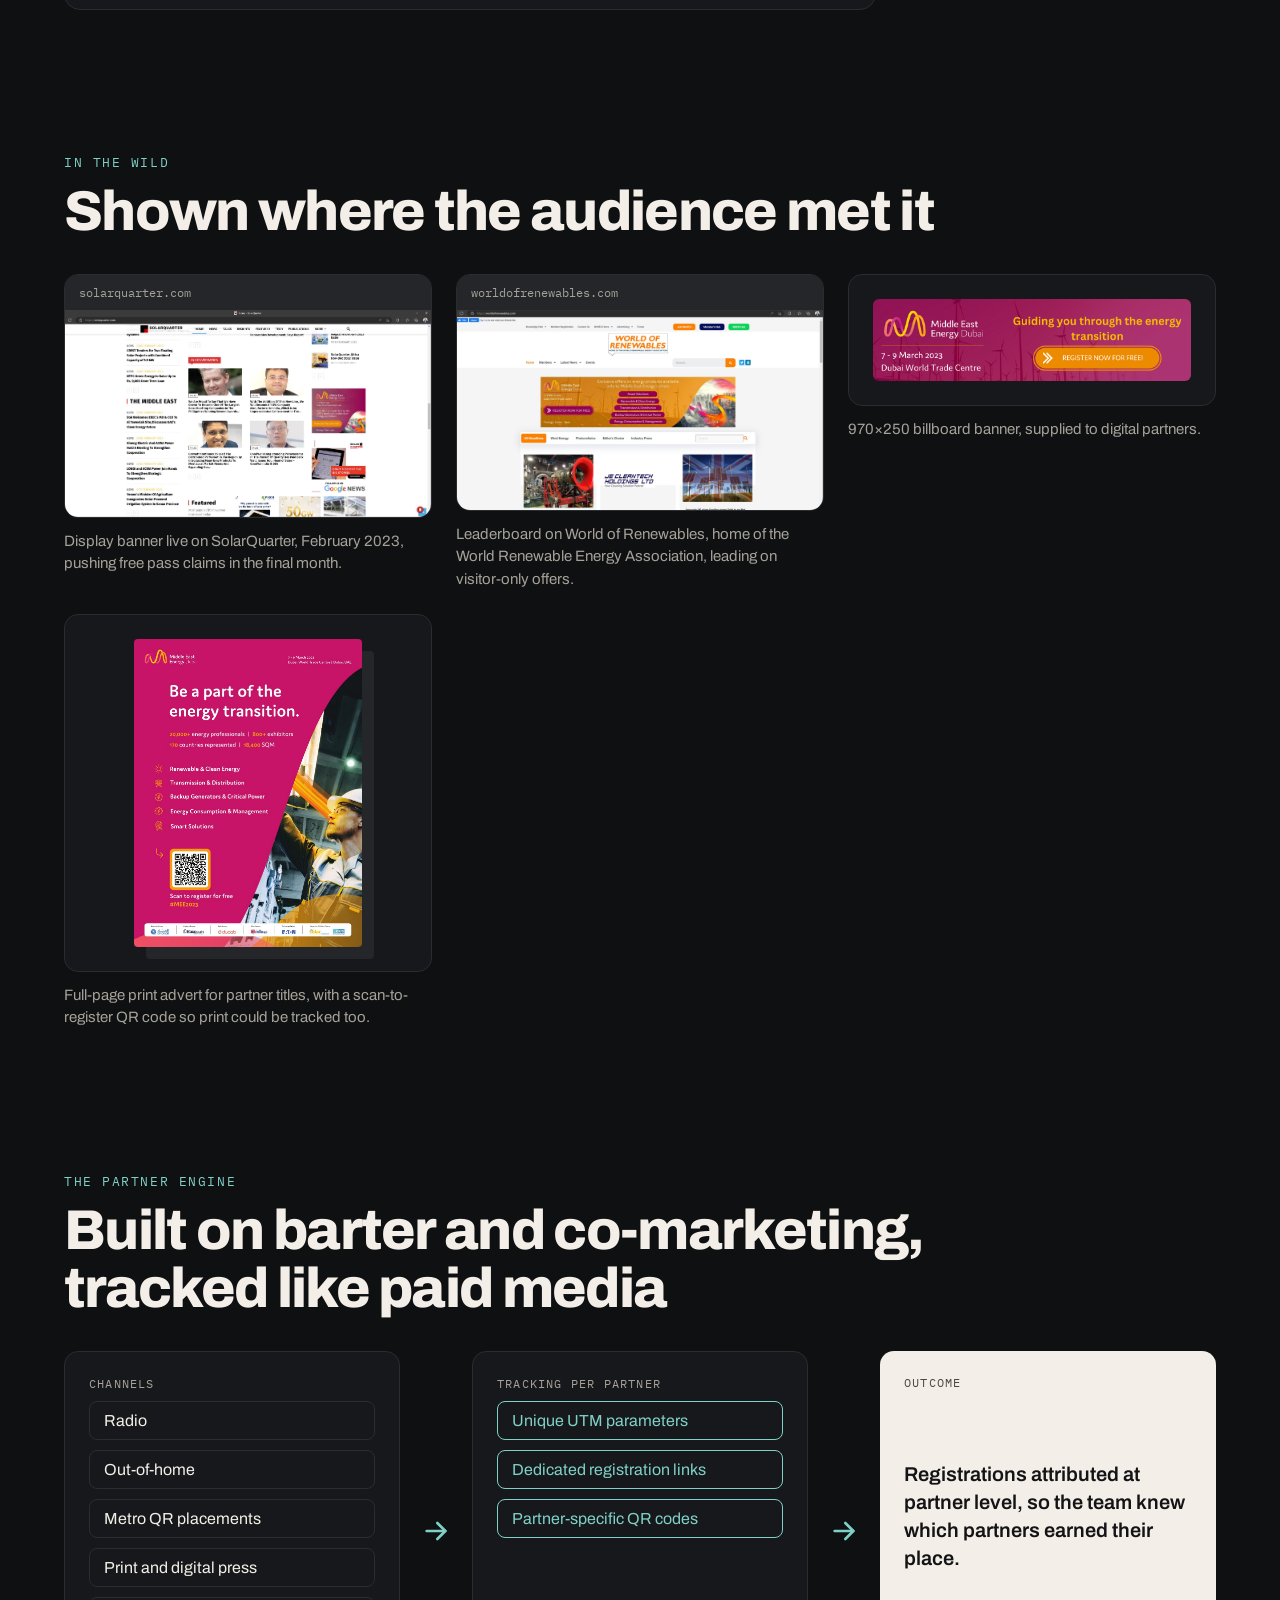
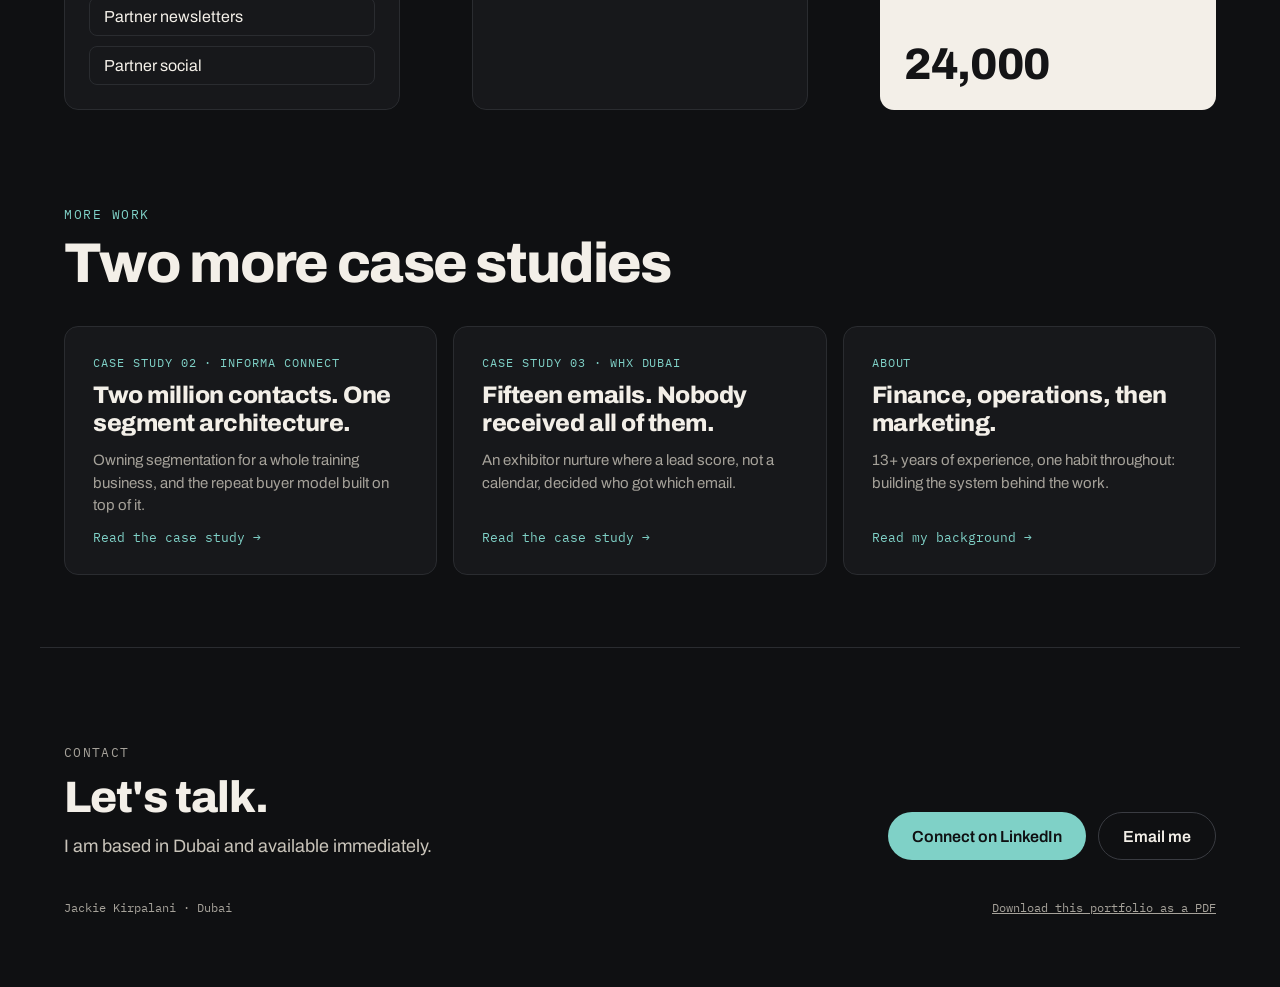
==== commit e4fa80ad: "Finish portfolio: case studies 02 and 03, About page, site navigation - Add case study 02 (CRM and s" ====
--- a/index.html
+++ b/index.html
@@ -11,175 +11,23 @@
 <meta property="og:url" content="https://jackiekirpalani.github.io/">
 <meta property="og:image" content="https://jackiekirpalani.github.io/images/og-preview.jpg">
 <link rel="canonical" href="https://jackiekirpalani.github.io/">
+<link rel="icon" href="/favicon.svg" type="image/svg+xml">
 <meta name="twitter:card" content="summary_large_image">
 <link rel="preconnect" href="https://fonts.googleapis.com">
 <link rel="preconnect" href="https://fonts.gstatic.com" crossorigin>
 <link href="https://fonts.googleapis.com/css2?family=Archivo:wght@400;500;600;800&family=IBM+Plex+Mono:wght@400;500&display=swap" rel="stylesheet">
-<style>
-:root{--bg:#0F1012;--card:#17181B;--line:#2A2C30;--line2:#3A3C42;--ink:#F3EFE8;--soft:#C9C4BA;--muted:#A6A29A;--accent:#7FD1C7;--accent-hi:#B5EAE3;--mag:#A21346;--org:#ED8B00}
-*{box-sizing:border-box}
-html{scroll-behavior:smooth}
-body{margin:0;background:var(--bg);color:var(--ink);font-family:'Archivo',system-ui,sans-serif;-webkit-font-smoothing:antialiased}
-a{color:var(--accent)}a:hover{color:var(--accent-hi)}
-img{max-width:100%}
-.wrap{max-width:1200px;margin:0 auto;padding:0 24px}
-.mono{font-family:'IBM Plex Mono',monospace}
-.kicker{font-family:'IBM Plex Mono',monospace;font-size:13px;letter-spacing:.12em;text-transform:uppercase;color:var(--accent)}
-.muted{color:var(--muted)}
-h1,h2,h3{margin:0}
-.h2{font-size:clamp(32px,4.5vw,56px);line-height:1.05;font-weight:800;letter-spacing:-.03em}
-.card{background:var(--card);border:1px solid var(--line);border-radius:14px}
-section{padding:72px 0}
-.head{display:flex;flex-direction:column;gap:12px;margin-bottom:32px}
-
-/* header */
-header .wrap{padding-top:28px;padding-bottom:28px;display:flex;flex-wrap:wrap;gap:16px;justify-content:space-between;align-items:center;border-bottom:1px solid var(--line)}
-.brand{color:var(--ink);text-decoration:none;font-weight:800;font-size:18px;letter-spacing:-.01em}
-nav{display:flex;flex-wrap:wrap;gap:24px;font-family:'IBM Plex Mono',monospace;font-size:13px;text-transform:uppercase;letter-spacing:.08em}
-nav a{color:var(--muted);text-decoration:none}nav a:hover{color:var(--ink)}
-
-/* hero */
-.hero{padding:96px 0 72px}
-.hero .wrap{display:flex;flex-direction:column;gap:32px}
-.hero h1{font-size:clamp(44px,7vw,96px);line-height:.98;font-weight:800;letter-spacing:-.035em;max-width:1000px}
-.lede{margin:0;font-size:21px;line-height:1.5;color:var(--soft);max-width:760px}
-.meter{margin-top:24px;padding:32px;border-radius:16px;display:flex;flex-direction:column;gap:20px}
-.meter-top{display:flex;flex-wrap:wrap;justify-content:space-between;align-items:flex-end;gap:12px}
-.label{font-family:'IBM Plex Mono',monospace;font-size:12px;letter-spacing:.1em;text-transform:uppercase;color:var(--muted)}
-.big{display:block;font-size:clamp(48px,8vw,88px);font-weight:800;letter-spacing:-.03em;line-height:1;font-variant-numeric:tabular-nums}
-.bar{position:relative;height:14px;background:#24262A;border-radius:7px}
-.fill{position:absolute;left:0;top:0;bottom:0;width:100%;background:var(--accent);border-radius:7px}
-.target{position:absolute;left:83.33%;top:-8px;bottom:-8px;width:2px;background:var(--ink)}
-.scale{position:relative;height:18px;font-family:'IBM Plex Mono',monospace;font-size:12px;color:var(--muted)}
-.scale span{position:absolute;top:0}
-.scale .t{left:83.33%;transform:translateX(-50%);white-space:nowrap}
-.scale .e{right:0}
-.stats{display:grid;grid-template-columns:repeat(auto-fit,minmax(220px,1fr));gap:16px}
-.stat{border-top:1px solid var(--line);padding-top:16px;display:flex;flex-direction:column;gap:6px}
-.stat b{font-size:36px;font-weight:800;letter-spacing:-.02em}
-.stat span{color:var(--muted);font-size:15px}
-
-/* role */
-.role{background:var(--ink);color:#141416;border-radius:16px;padding:40px;display:flex;flex-wrap:wrap;gap:32px}
-.role .label{flex:1 1 200px;color:#4A4740;font-size:13px}
-.role div{flex:999 1 520px;display:flex;flex-direction:column;gap:16px}
-.role p{margin:0}
-.role .a{font-size:26px;line-height:1.35;font-weight:600;letter-spacing:-.01em}
-.role .b{font-size:18px;line-height:1.55;color:#3A3832}
-
-/* stages */
-.grid3{display:grid;grid-template-columns:repeat(auto-fit,minmax(300px,1fr));gap:16px}
-.stage{padding:28px;display:flex;flex-direction:column;gap:14px}
-.stage .n{font-family:'IBM Plex Mono',monospace;font-size:13px;color:var(--accent)}
-.stage h3{font-size:22px;font-weight:600;line-height:1.25}
-.stage p{margin:0;color:var(--muted);font-size:16px;line-height:1.55}
-.stage a{margin-top:auto;font-family:'IBM Plex Mono',monospace;font-size:13px;text-decoration:none}
-
-/* inbox */
-.inbox-head{display:flex;flex-wrap:wrap;justify-content:space-between;align-items:flex-end;gap:24px;margin-bottom:32px}
-.inbox-head .head{margin:0;flex:1 1 420px}
-.toggle{display:flex;gap:6px;padding:6px;border-radius:999px}
-.toggle button{min-height:44px;padding:0 22px;border:0;border-radius:999px;background:transparent;color:var(--soft);font-family:'IBM Plex Mono',monospace;font-size:13px;cursor:pointer}
-.toggle button[aria-pressed="true"]{background:var(--accent);color:var(--bg);font-weight:500}
-.toggle button:focus-visible{outline:2px solid var(--accent);outline-offset:2px}
-.inbox-body{display:flex;flex-wrap:wrap;gap:40px;align-items:flex-start}
-.stagebox{flex:999 1 560px;min-width:0;display:flex;justify-content:center;border-radius:16px;padding:32px 16px}
-.device{background:#FFFAFA;overflow:hidden;max-width:100%}
-.device .scroll{height:720px;overflow-y:auto}
-.device.phone{width:360px;border:10px solid var(--line);border-radius:40px}
-.device.desktop{width:680px;border:1px solid var(--line);border-radius:12px}
-.chrome{display:none;background:#24262A;padding:12px 16px;gap:8px;align-items:center}
-.device.desktop .chrome{display:flex}
-.chrome i{width:10px;height:10px;border-radius:5px;background:#4A4C52}
-.chrome span{margin-left:12px;font-family:'IBM Plex Mono',monospace;font-size:12px;color:var(--muted)}
-.pins{flex:1 1 300px;margin:0;padding:0;list-style:none;display:flex;flex-direction:column;gap:20px}
-.pins li{display:flex;gap:16px}
-.pins .dot{flex:0 0 32px;height:32px;border-radius:16px;background:var(--mag);color:#fff;display:flex;align-items:center;justify-content:center;font-family:'IBM Plex Mono',monospace;font-size:13px}
-.pins strong{display:block;font-size:17px;margin-bottom:4px}
-.pins span.d{color:var(--muted);font-size:15px;line-height:1.5}
-
-/* email (recreation) */
-.em{max-width:600px;margin:0 auto;background:#FFFAFA;font-family:Calibri,Arial,Helvetica,sans-serif;color:#000;font-size:14px;line-height:1.5}
-.em a{color:var(--mag)}
-.em .pre{text-align:center;font-family:Arial,sans-serif;font-size:12px;padding:10px}
-.em .pre a{color:#145C9E}
-.em .white{background:#fff}
-.em .hdr{aspect-ratio:600/250;background:#2B0A17;display:flex;flex-direction:column;align-items:center;justify-content:center;gap:8px;color:#fff;text-align:center;padding:16px}
-.em .hdr small{font-family:Arial,sans-serif;font-size:11px;letter-spacing:.12em;text-transform:uppercase;opacity:.8}
-.em .hdr b{font-size:30px}
-.em .bar{height:auto;background:var(--mag);color:#fff;text-align:center;font-weight:700;font-size:16px;padding:10px}
-.em .cd{padding:16px;display:flex;justify-content:center}
-.em .cd div{width:90%;max-width:390px;background:#1E1E1E;color:#fff;border-radius:6px;padding:14px;display:flex;justify-content:space-around;font-family:Arial,sans-serif;text-align:center}
-.em .cd b{display:block;font-size:26px}.em .cd small{font-size:10px;letter-spacing:.1em}
-.em .box{border:2px solid #D4D6D7;padding:10px 14px 20px;display:flex;flex-direction:column;gap:14px}
-.em .ticks{display:flex;flex-direction:column;gap:4px;font-weight:700}
-.em .ctas{border:2px solid #D4D6D7;border-top:0;padding:10px 10px 25px;display:flex;flex-wrap:wrap;gap:12px;justify-content:center}
-.em .btn{display:inline-block;background:var(--org);color:#fff;text-decoration:none;font-weight:700;font-size:16px;padding:10px 20px;border-radius:20px}
-.em .btn.sm{padding:5px 15px}
-.em .gap{height:20px}
-.em .conf{border:2px solid #D4D6D7}
-.em .conf h4{margin:0;background:var(--mag);color:#fff;text-align:center;font-weight:700;font-size:24px;padding:10px}
-.em .row{display:flex;flex-wrap:wrap}
-.em .txt{flex:7 1 280px;padding:10px 10px 5px}
-.em .txt ul{margin:8px 0 0;padding-left:22px}.em .txt li{margin-bottom:8px}
-.em .img{flex:5 1 200px;padding:10px;display:flex;align-items:center;justify-content:center}
-.em .img div{width:100%;max-width:229px;aspect-ratio:229/128;border:2px dashed #C9C9C9;display:flex;align-items:center;justify-content:center;font-family:Arial,sans-serif;font-size:11px;color:#555}
-.em .more{padding:10px;text-align:center}
-.em .end{border:2px solid #D4D6D7;border-bottom:0;padding:14px 10px 24px;text-align:center;color:var(--org)}
-.em .end b{display:block;font-size:24px;line-height:1.15}.em .end span{font-size:20px}
-
-/* wild */
-.wild{display:grid;grid-template-columns:repeat(auto-fit,minmax(320px,1fr));gap:24px}
-figure{margin:0;display:flex;flex-direction:column;gap:12px}
-figcaption{color:var(--muted);font-size:15px;line-height:1.5}
-.browser{overflow:hidden}
-.browser .url{background:#24262A;padding:10px 14px;font-family:'IBM Plex Mono',monospace;font-size:12px;color:var(--muted)}
-.browser img{display:block;width:100%;height:auto}
-.pad{padding:24px}
-.pad img{display:block;width:100%;height:auto;border-radius:6px}
-.print{display:flex;justify-content:center}
-.print img{width:72%;border-radius:4px;box-shadow:12px 12px 0 #24262A}
-
-/* engine */
-.engine{display:flex;flex-wrap:wrap;gap:16px;align-items:stretch}
-.col{flex:1 1 280px;padding:24px;display:flex;flex-direction:column;gap:10px}
-.chip{padding:10px 14px;border:1px solid var(--line);border-radius:8px}
-.chip.on{border-color:var(--accent);color:var(--accent)}
-.arrow{flex:0 0 40px;display:flex;align-items:center;justify-content:center}
-.out{flex:1 1 280px;background:var(--ink);color:#141416;border-radius:14px;padding:24px;display:flex;flex-direction:column;justify-content:space-between;gap:16px}
-.out .label{color:#4A4740}
-.out p{margin:0;font-size:20px;line-height:1.4;font-weight:600}
-.out b{font-size:44px;font-weight:800;letter-spacing:-.03em;line-height:1}
-
-/* footer */
-footer .wrap{padding-top:96px;padding-bottom:72px;display:flex;flex-direction:column;gap:40px;border-top:1px solid var(--line)}
-.foot{display:flex;flex-wrap:wrap;justify-content:space-between;gap:32px;align-items:flex-end}
-.foot .next{display:flex;flex-direction:column;gap:12px;flex:1 1 420px}
-.foot .next b{font-size:clamp(28px,3.5vw,44px);font-weight:800;letter-spacing:-.02em;line-height:1.1}
-.ctas-main{display:flex;flex-wrap:wrap;gap:12px}
-.pill{min-height:48px;display:inline-flex;align-items:center;padding:0 24px;border-radius:999px;text-decoration:none;font-weight:600}
-.pill.solid{background:var(--accent);color:var(--bg)}.pill.solid:hover{background:var(--accent-hi);color:var(--bg)}
-.pill.ghost{border:1px solid var(--line2);color:var(--ink)}.pill.ghost:hover{border-color:var(--ink);color:var(--ink)}
-
-@media (max-width:640px){
-  section{padding:56px 0}.hero{padding:64px 0 48px}
-  .role{padding:28px}.meter{padding:24px}
-  .arrow{flex-basis:100%;transform:rotate(90deg);height:32px}
-  .device .scroll{height:600px}
-}
-@media (prefers-reduced-motion:reduce){html{scroll-behavior:auto}}
-</style>
+<link rel="stylesheet" href="/assets/site.css">
 </head>
 <body>
 
 <header>
 <div class="wrap">
-<a class="brand" href="https://www.linkedin.com/in/jackiekirpalani/">Jackie Kirpalani</a>
-<nav aria-label="Sections">
-<a href="#role">My role</a>
-<a href="#stages">Six stages</a>
-<a href="#inbox">Inbox</a>
-<a href="#wild">In the wild</a>
+<a class="brand" href="/">Jackie Kirpalani</a>
+<nav aria-label="Site">
+<a href="/" aria-current="page">01 Energy</a>
+<a href="/crm-segmentation/">02 Segmentation</a>
+<a href="/whx-exhibitor-nurture/">03 Nurture</a>
+<a href="/about/">About</a>
 <a href="#contact">Contact</a>
 </nav>
 </div>
@@ -239,7 +87,7 @@
 <section id="inbox">
 <div class="wrap">
 <div class="inbox-head">
-<div class="head"><span class="kicker">Inside the inbox</span><h2 class="h2">The delegate email, as built</h2><p class="muted" style="margin:0;font-size:17px;line-height:1.55;max-width:560px">A responsive Oracle Eloqua build. Switch the view to see it reflow from desktop to phone.</p></div>
+<div class="head"><span class="kicker">Inside the inbox</span><h2 class="h2">The delegate email, as built</h2><p class="muted" style="margin:0;font-size:17px;line-height:1.55;max-width:560px">I wrote the copy and built it as a responsive Oracle Eloqua email. Switch the view to see it reflow from desktop to phone.</p></div>
 <div class="card toggle" role="group" aria-label="Email preview size">
 <button type="button" id="btnPhone" aria-pressed="true">Phone</button>
 <button type="button" id="btnDesktop" aria-pressed="false">Desktop</button>
@@ -253,7 +101,7 @@
 <div class="em">
 <div class="pre">If you are having trouble reading this email, <a href="#inbox">read the online version</a>.</div>
 <div class="white">
-<div class="hdr"><small>[ Email header image · 600×250 ]</small><b>Middle East Energy</b></div>
+<div class="hdr"><b>Middle East Energy</b><small>Dubai</small></div>
 <div class="bar">7 - 9 March 2023 | Dubai World Trade Centre, Dubai</div>
 <div class="cd"><div><span><b>DD</b><small>DAYS</small></span><span><b>HH</b><small>HOURS</small></span><span><b>MM</b><small>MINUTES</small></span></div></div>
 <div class="box">
@@ -268,20 +116,21 @@
 </div>
 <div class="ctas"><a class="btn" href="#inbox">Get your free delegate badge</a><a class="btn" href="#inbox">Register now via WhatsApp!</a></div>
 <div class="gap"></div>
-<div class="conf"><h4>Strategic conference</h4><div class="row"><div class="txt">Bringing high-level energy leaders and governments to lay the blueprint to fastening the global energy transition through key sessions:<ul><li>Fireside chats: Perspectives on energy transition from government officials from MEA</li><li>Panel: Net Zero Carbon roadmap implementation</li><li>Unlocking the roles of natural gas, hydrogen in MEA's energy transition</li><li>What future grids will look like</li></ul></div><div class="img"><div>[ Conference image ]</div></div></div><div class="more"><a class="btn sm" href="#inbox">&gt;&gt; View full agenda and speaker line-up</a></div></div>
-<div class="gap"></div>
-<div class="conf"><h4>Technical seminar</h4><div class="row"><div class="img"><div>[ Conference image ]</div></div><div class="txt">Under the theme of "Transforming energy and utilities through innovation," key sessions at the Technical seminar include:<ul><li>Current status and potential of CCS in the power generation sector</li><li>Developing and construction of large-scale windfarms in Egypt</li><li>Energy management in Ras Al Khaimah government. A case study about the ISO 50001 implementation</li></ul></div></div><div class="more"><a class="btn sm" href="#inbox">&gt;&gt; View full agenda and speaker line-up</a></div></div>
-<div class="gap"></div>
-<div class="conf"><h4>Intersolar Middle East conference</h4><div class="row"><div class="txt">Addressing challenges and opportunities around the latest solar technologies, key sessions at Intersolar conference include:<ul><li>Green Hydrogen: What Does it Take to Industrialise?</li><li>C&amp;I &amp; Utility-Scale Solar: Total Control - How Big Data Improves O&amp;M and Asset Management</li><li>Energy Storage Market &amp; Technology Outlook</li></ul></div><div class="img"><div>[ Conference image ]</div></div></div><div class="more"><a class="btn sm" href="#inbox">&gt;&gt; View full agenda and speaker line-up</a></div></div>
+<div class="conf"><h4>Strategic conference</h4><div class="row"><div class="txt">Bringing high-level energy leaders and governments to lay the blueprint to fastening the global energy transition through key sessions:<ul><li>Fireside chats: Perspectives on energy transition from government officials from MEA</li><li>Panel: Net Zero Carbon roadmap implementation</li><li>Unlocking the roles of natural gas, hydrogen in MEA's energy transition</li><li>What future grids will look like</li></ul></div><div class="img"><div>Strategic conference</div></div></div><div class="more"><a class="btn sm" href="#inbox">&gt;&gt; View full agenda and speaker line-up</a></div></div>
+<div class="gap"></div>
+<div class="conf"><h4>Technical seminar</h4><div class="row"><div class="img"><div>Technical seminar</div></div><div class="txt">Under the theme of "Transforming energy and utilities through innovation," key sessions at the Technical seminar include:<ul><li>Current status and potential of CCS in the power generation sector</li><li>Developing and construction of large-scale windfarms in Egypt</li><li>Energy management in Ras Al Khaimah government. A case study about the ISO 50001 implementation</li></ul></div></div><div class="more"><a class="btn sm" href="#inbox">&gt;&gt; View full agenda and speaker line-up</a></div></div>
+<div class="gap"></div>
+<div class="conf"><h4>Intersolar Middle East conference</h4><div class="row"><div class="txt">Addressing challenges and opportunities around the latest solar technologies, key sessions at Intersolar conference include:<ul><li>Green Hydrogen: What Does it Take to Industrialise?</li><li>C&amp;I &amp; Utility-Scale Solar: Total Control - How Big Data Improves O&amp;M and Asset Management</li><li>Energy Storage Market &amp; Technology Outlook</li></ul></div><div class="img"><div>Intersolar Middle East</div></div></div><div class="more"><a class="btn sm" href="#inbox">&gt;&gt; View full agenda and speaker line-up</a></div></div>
 <div class="gap"></div>
 <div class="end"><b>Check out our line-up of senior government officials and industry leading experts</b><span>From 7 - 9 March 2023</span></div>
+<div class="cap">Recreated from the original build. Event photography and speaker portraits are left out.</div>
 </div>
 </div>
 </div>
 </div>
 </div>
 <ol class="pins">
-<li><span class="dot">1</span><div><strong>Live countdown</strong><span class="d">Urgency that updates every time the email is opened.</span></div></li>
+<li><span class="dot">1</span><div><strong>Live countdown</strong><span class="d">My idea: urgency that updates every time the email is opened.</span></div></li>
 <li><span class="dot">2</span><div><strong>A three-line value stack</strong><span class="d">Free conferences, CPD credits and a partner report, answered before the first click.</span></div></li>
 <li><span class="dot">3</span><div><strong>A second route to register</strong><span class="d">WhatsApp registration sits beside the standard form for a mobile-first regional audience.</span></div></li>
 <li><span class="dot">4</span><div><strong>One conference per block</strong><span class="d">Each programme gets its own header, sessions and agenda link, so readers jump to what they care about.</span></div></li>
@@ -314,15 +163,25 @@
 </div>
 </div>
 </section>
+<section id="more" style="padding-top:24px">
+<div class="wrap">
+<div class="head"><span class="kicker">More work</span><h2 class="h2">Two more case studies</h2></div>
+<div class="more-grid">
+<a class="card work" href="/crm-segmentation/"><span class="n">Case study 02 · Informa Connect</span><b>Two million contacts. One segment architecture.</b><span class="d">Owning segmentation for a whole training business, and the repeat buyer model built on top of it.</span><span class="go">Read the case study →</span></a>
+<a class="card work" href="/whx-exhibitor-nurture/"><span class="n">Case study 03 · WHX Dubai</span><b>Fifteen emails. Nobody received all of them.</b><span class="d">An exhibitor nurture where a lead score, not a calendar, decided who got which email.</span><span class="go">Read the case study →</span></a>
+<a class="card work" href="/about/"><span class="n">About</span><b>Finance, operations, then marketing.</b><span class="d">13+ years of experience, one habit throughout: building the system behind the work.</span><span class="go">Read my background →</span></a>
+</div>
+</div>
+</section>
 </main>
 
 <footer id="contact">
 <div class="wrap">
 <div class="foot">
-<div class="next"><span class="label" style="font-size:13px">Next up · Case study 02</span><b>CRM and segmentation at scale</b><span class="muted">In production.</span></div>
+<div class="next"><span class="label" style="font-size:13px">Contact</span><b>Let's talk.</b><p>I am based in Dubai and available immediately.</p></div>
 <div class="ctas-main"><a class="pill solid" href="https://www.linkedin.com/in/jackiekirpalani/">Connect on LinkedIn</a><a class="pill ghost" href="mailto:jackie.kirpalani@gmail.com">Email me</a></div>
 </div>
-<span class="mono muted" style="font-size:12px">Jackie Kirpalani · Dubai</span>
+<div class="footline"><span>Jackie Kirpalani · Dubai</span><a href="/Jackie_Kirpalani_Portfolio.pdf">Download this portfolio as a PDF</a></div>
 </div>
 </footer>
 
--- a/assets/site.css
+++ b/assets/site.css
@@ -0,0 +1,296 @@
+:root{--bg:#0F1012;--card:#17181B;--line:#2A2C30;--line2:#3A3C42;--ink:#F3EFE8;--soft:#C9C4BA;--muted:#A6A29A;--accent:#7FD1C7;--accent-hi:#B5EAE3;--mag:#A21346;--org:#ED8B00}
+*{box-sizing:border-box}
+html{scroll-behavior:smooth}
+body{margin:0;background:var(--bg);color:var(--ink);font-family:'Archivo',system-ui,sans-serif;-webkit-font-smoothing:antialiased}
+a{color:var(--accent)}a:hover{color:var(--accent-hi)}
+img{max-width:100%}
+.wrap{max-width:1200px;margin:0 auto;padding:0 24px}
+.mono{font-family:'IBM Plex Mono',monospace}
+.kicker{font-family:'IBM Plex Mono',monospace;font-size:13px;letter-spacing:.12em;text-transform:uppercase;color:var(--accent)}
+.muted{color:var(--muted)}
+h1,h2,h3{margin:0}
+.h2{font-size:clamp(32px,4.5vw,56px);line-height:1.05;font-weight:800;letter-spacing:-.03em}
+.card{background:var(--card);border:1px solid var(--line);border-radius:14px}
+section{padding:72px 0}
+.head{display:flex;flex-direction:column;gap:12px;margin-bottom:32px}
+
+/* header */
+header .wrap{padding-top:28px;padding-bottom:28px;display:flex;flex-wrap:wrap;gap:16px;justify-content:space-between;align-items:center;border-bottom:1px solid var(--line)}
+.brand{color:var(--ink);text-decoration:none;font-weight:800;font-size:18px;letter-spacing:-.01em}
+nav{display:flex;flex-wrap:wrap;gap:24px;font-family:'IBM Plex Mono',monospace;font-size:13px;text-transform:uppercase;letter-spacing:.08em}
+nav a{color:var(--muted);text-decoration:none}nav a:hover{color:var(--ink)}
+
+/* hero */
+.hero{padding:96px 0 72px}
+.hero .wrap{display:flex;flex-direction:column;gap:32px}
+.hero h1{font-size:clamp(44px,7vw,96px);line-height:.98;font-weight:800;letter-spacing:-.035em;max-width:1000px}
+.lede{margin:0;font-size:21px;line-height:1.5;color:var(--soft);max-width:760px}
+.meter{margin-top:24px;padding:32px;border-radius:16px;display:flex;flex-direction:column;gap:20px}
+.meter-top{display:flex;flex-wrap:wrap;justify-content:space-between;align-items:flex-end;gap:12px}
+.label{font-family:'IBM Plex Mono',monospace;font-size:12px;letter-spacing:.1em;text-transform:uppercase;color:var(--muted)}
+.big{display:block;font-size:clamp(48px,8vw,88px);font-weight:800;letter-spacing:-.03em;line-height:1;font-variant-numeric:tabular-nums}
+.bar{position:relative;height:14px;background:#24262A;border-radius:7px}
+.fill{position:absolute;left:0;top:0;bottom:0;width:100%;background:var(--accent);border-radius:7px}
+.target{position:absolute;left:83.33%;top:-8px;bottom:-8px;width:2px;background:var(--ink)}
+.scale{position:relative;height:18px;font-family:'IBM Plex Mono',monospace;font-size:12px;color:var(--muted)}
+.scale span{position:absolute;top:0}
+.scale .t{left:83.33%;transform:translateX(-50%);white-space:nowrap}
+.scale .e{right:0}
+.stats{display:grid;grid-template-columns:repeat(auto-fit,minmax(220px,1fr));gap:16px}
+.stat{border-top:1px solid var(--line);padding-top:16px;display:flex;flex-direction:column;gap:6px}
+.stat b{font-size:36px;font-weight:800;letter-spacing:-.02em}
+.stat span{color:var(--muted);font-size:15px}
+
+/* role */
+.role{background:var(--ink);color:#141416;border-radius:16px;padding:40px;display:flex;flex-wrap:wrap;gap:32px}
+.role .label{flex:1 1 200px;color:#4A4740;font-size:13px}
+.role div{flex:999 1 520px;display:flex;flex-direction:column;gap:16px}
+.role p{margin:0}
+.role .a{font-size:26px;line-height:1.35;font-weight:600;letter-spacing:-.01em}
+.role .b{font-size:18px;line-height:1.55;color:#3A3832}
+
+/* stages */
+.grid3{display:grid;grid-template-columns:repeat(auto-fit,minmax(300px,1fr));gap:16px}
+.stage{padding:28px;display:flex;flex-direction:column;gap:14px}
+.stage .n{font-family:'IBM Plex Mono',monospace;font-size:13px;color:var(--accent)}
+.stage h3{font-size:22px;font-weight:600;line-height:1.25}
+.stage p{margin:0;color:var(--muted);font-size:16px;line-height:1.55}
+.stage a{margin-top:auto;font-family:'IBM Plex Mono',monospace;font-size:13px;text-decoration:none}
+
+/* inbox */
+.inbox-head{display:flex;flex-wrap:wrap;justify-content:space-between;align-items:flex-end;gap:24px;margin-bottom:32px}
+.inbox-head .head{margin:0;flex:1 1 420px}
+.toggle{display:flex;gap:6px;padding:6px;border-radius:999px}
+.toggle button{min-height:44px;padding:0 22px;border:0;border-radius:999px;background:transparent;color:var(--soft);font-family:'IBM Plex Mono',monospace;font-size:13px;cursor:pointer}
+.toggle button[aria-pressed="true"]{background:var(--accent);color:var(--bg);font-weight:500}
+.toggle button:focus-visible{outline:2px solid var(--accent);outline-offset:2px}
+.inbox-body{display:flex;flex-wrap:wrap;gap:40px;align-items:flex-start}
+.stagebox{flex:999 1 560px;min-width:0;display:flex;justify-content:center;border-radius:16px;padding:32px 16px}
+.device{background:#FFFAFA;overflow:hidden;max-width:100%}
+.device .scroll{height:720px;overflow-y:auto}
+.device.phone{width:360px;border:10px solid var(--line);border-radius:40px}
+.device.desktop{width:680px;border:1px solid var(--line);border-radius:12px}
+.chrome{display:none;background:#24262A;padding:12px 16px;gap:8px;align-items:center}
+.device.desktop .chrome{display:flex}
+.chrome i{width:10px;height:10px;border-radius:5px;background:#4A4C52}
+.chrome span{margin-left:12px;font-family:'IBM Plex Mono',monospace;font-size:12px;color:var(--muted)}
+.pins{flex:1 1 300px;margin:0;padding:0;list-style:none;display:flex;flex-direction:column;gap:20px}
+.pins li{display:flex;gap:16px}
+.pins .dot{flex:0 0 32px;height:32px;border-radius:16px;background:var(--mag);color:#fff;display:flex;align-items:center;justify-content:center;font-family:'IBM Plex Mono',monospace;font-size:13px}
+.pins strong{display:block;font-size:17px;margin-bottom:4px}
+.pins span.d{color:var(--muted);font-size:15px;line-height:1.5}
+
+/* email (recreation) */
+.em{max-width:600px;margin:0 auto;background:#FFFAFA;font-family:Calibri,Arial,Helvetica,sans-serif;color:#000;font-size:14px;line-height:1.5}
+.em a{color:var(--mag)}
+.em .pre{text-align:center;font-family:Arial,sans-serif;font-size:12px;padding:10px}
+.em .pre a{color:#145C9E}
+.em .white{background:#fff}
+.em .hdr{aspect-ratio:600/250;background:#2B0A17;display:flex;flex-direction:column;align-items:center;justify-content:center;gap:8px;color:#fff;text-align:center;padding:16px}
+.em .hdr small{font-family:Arial,sans-serif;font-size:11px;letter-spacing:.12em;text-transform:uppercase;opacity:.8}
+.em .hdr b{font-size:30px}
+.em .bar{height:auto;background:var(--mag);color:#fff;text-align:center;font-weight:700;font-size:16px;padding:10px}
+.em .cd{padding:16px;display:flex;justify-content:center}
+.em .cd div{width:90%;max-width:390px;background:#1E1E1E;color:#fff;border-radius:6px;padding:14px;display:flex;justify-content:space-around;font-family:Arial,sans-serif;text-align:center}
+.em .cd b{display:block;font-size:26px}.em .cd small{font-size:10px;letter-spacing:.1em}
+.em .box{border:2px solid #D4D6D7;padding:10px 14px 20px;display:flex;flex-direction:column;gap:14px}
+.em .ticks{display:flex;flex-direction:column;gap:4px;font-weight:700}
+.em .ctas{border:2px solid #D4D6D7;border-top:0;padding:10px 10px 25px;display:flex;flex-wrap:wrap;gap:12px;justify-content:center}
+.em .btn{display:inline-block;background:var(--org);color:#fff;text-decoration:none;font-weight:700;font-size:16px;padding:10px 20px;border-radius:20px}
+.em .btn.sm{padding:5px 15px}
+.em .gap{height:20px}
+.em .conf{border:2px solid #D4D6D7}
+.em .conf h4{margin:0;background:var(--mag);color:#fff;text-align:center;font-weight:700;font-size:24px;padding:10px}
+.em .row{display:flex;flex-wrap:wrap}
+.em .txt{flex:7 1 280px;padding:10px 10px 5px}
+.em .txt ul{margin:8px 0 0;padding-left:22px}.em .txt li{margin-bottom:8px}
+.em .img{flex:5 1 200px;padding:10px;display:flex;align-items:center;justify-content:center}
+.em .img div{width:100%;max-width:229px;aspect-ratio:229/128;border:2px dashed #C9C9C9;display:flex;align-items:center;justify-content:center;font-family:Arial,sans-serif;font-size:11px;color:#555}
+.em .more{padding:10px;text-align:center}
+.em .end{border:2px solid #D4D6D7;border-bottom:0;padding:14px 10px 24px;text-align:center;color:var(--org)}
+.em .end b{display:block;font-size:24px;line-height:1.15}.em .end span{font-size:20px}
+
+/* wild */
+.wild{display:grid;grid-template-columns:repeat(auto-fit,minmax(320px,1fr));gap:24px}
+figure{margin:0;display:flex;flex-direction:column;gap:12px}
+figcaption{color:var(--muted);font-size:15px;line-height:1.5}
+.browser{overflow:hidden}
+.browser .url{background:#24262A;padding:10px 14px;font-family:'IBM Plex Mono',monospace;font-size:12px;color:var(--muted)}
+.browser img{display:block;width:100%;height:auto}
+.pad{padding:24px}
+.pad img{display:block;width:100%;height:auto;border-radius:6px}
+.print{display:flex;justify-content:center}
+.print img{width:72%;border-radius:4px;box-shadow:12px 12px 0 #24262A}
+
+/* engine */
+.engine{display:flex;flex-wrap:wrap;gap:16px;align-items:stretch}
+.col{flex:1 1 280px;padding:24px;display:flex;flex-direction:column;gap:10px}
+.chip{padding:10px 14px;border:1px solid var(--line);border-radius:8px}
+.chip.on{border-color:var(--accent);color:var(--accent)}
+.arrow{flex:0 0 40px;display:flex;align-items:center;justify-content:center}
+.out{flex:1 1 280px;background:var(--ink);color:#141416;border-radius:14px;padding:24px;display:flex;flex-direction:column;justify-content:space-between;gap:16px}
+.out .label{color:#4A4740}
+.out p{margin:0;font-size:20px;line-height:1.4;font-weight:600}
+.out b{font-size:44px;font-weight:800;letter-spacing:-.03em;line-height:1}
+
+/* footer */
+footer .wrap{padding-top:96px;padding-bottom:72px;display:flex;flex-direction:column;gap:40px;border-top:1px solid var(--line)}
+.foot{display:flex;flex-wrap:wrap;justify-content:space-between;gap:32px;align-items:flex-end}
+.foot .next{display:flex;flex-direction:column;gap:12px;flex:1 1 420px}
+.foot .next b{font-size:clamp(28px,3.5vw,44px);font-weight:800;letter-spacing:-.02em;line-height:1.1}
+.ctas-main{display:flex;flex-wrap:wrap;gap:12px}
+.pill{min-height:48px;display:inline-flex;align-items:center;padding:0 24px;border-radius:999px;text-decoration:none;font-weight:600}
+.pill.solid{background:var(--accent);color:var(--bg)}.pill.solid:hover{background:var(--accent-hi);color:var(--bg)}
+.pill.ghost{border:1px solid var(--line2);color:var(--ink)}.pill.ghost:hover{border-color:var(--ink);color:var(--ink)}
+
+@media (max-width:640px){
+  section{padding:56px 0}.hero{padding:64px 0 48px}
+  .role{padding:28px}.meter{padding:24px}
+  .arrow{flex-basis:100%;transform:rotate(90deg);height:32px}
+  .device .scroll{height:600px}
+}
+@media (prefers-reduced-motion:reduce){html{scroll-behavior:auto}}
+
+/* ---------- site-wide additions ---------- */
+nav a[aria-current="page"]{color:var(--ink);border-bottom:1px solid var(--accent);padding-bottom:3px}
+.sub{margin:0;color:var(--muted);font-size:17px;line-height:1.55;max-width:640px}
+.note{font-family:'IBM Plex Mono',monospace;font-size:12px;line-height:1.6;color:var(--muted);letter-spacing:.02em}
+.note b{color:var(--soft);font-weight:500}
+.two{display:grid;grid-template-columns:repeat(auto-fit,minmax(320px,1fr));gap:16px}
+.panel{padding:28px;display:flex;flex-direction:column;gap:14px}
+.panel h3{font-size:22px;font-weight:600;line-height:1.25}
+.panel p{margin:0;color:var(--muted);font-size:16px;line-height:1.6}
+.panel .n{font-family:'IBM Plex Mono',monospace;font-size:13px;color:var(--accent)}
+.em .cap{background:#F3EDED;color:#555;font-family:Arial,sans-serif;font-size:11px;text-align:center;padding:8px 12px}
+.em .hdr{background:linear-gradient(120deg,#5B0B28 0%,#A21346 48%,#ED8B00 100%)}
+.em .hdr small{opacity:.9}
+.em .bar{border-radius:0;position:static}
+.em .img div{border:0;background:linear-gradient(135deg,#A21346,#ED8B00);color:#fff;font-weight:700;font-size:12px;letter-spacing:.08em;text-transform:uppercase;text-align:center;padding:8px;border-radius:4px}
+
+/* segmented control */
+.seg{display:inline-flex;flex-wrap:wrap;gap:6px;padding:6px;border-radius:999px}
+.seg button{min-height:44px;padding:0 20px;border:0;border-radius:999px;background:transparent;color:var(--soft);font-family:'IBM Plex Mono',monospace;font-size:13px;cursor:pointer}
+.seg button[aria-pressed="true"]{background:var(--accent);color:var(--bg);font-weight:500}
+.seg button:focus-visible,.layer:focus-visible,.pathbtn:focus-visible{outline:2px solid var(--accent);outline-offset:2px}
+.controls{display:flex;flex-wrap:wrap;gap:16px 32px;align-items:flex-end;margin-bottom:20px}
+.controls>div{display:flex;flex-direction:column;gap:8px}
+
+/* architecture layers */
+.layers{display:grid;grid-template-columns:repeat(auto-fit,minmax(210px,1fr));gap:12px;margin-bottom:16px}
+.layer{appearance:none;text-align:left;background:var(--card);border:1px solid var(--line);border-radius:14px;padding:20px;color:var(--ink);font:inherit;cursor:pointer;display:flex;flex-direction:column;gap:8px}
+.layer .n{font-family:'IBM Plex Mono',monospace;font-size:12px;color:var(--muted)}
+.layer b{font-size:19px;font-weight:600}
+.layer[aria-pressed="true"]{border-color:var(--accent);background:#14201F}
+.layer[aria-pressed="true"] .n{color:var(--accent)}
+.detail{padding:28px;display:flex;flex-wrap:wrap;gap:24px}
+.detail h3{flex:1 1 220px;font-size:24px;font-weight:600;line-height:1.2}
+.detail div{flex:3 1 380px;display:flex;flex-direction:column;gap:10px}
+.detail p{margin:0;font-size:17px;line-height:1.6;color:var(--soft)}
+
+/* repeat buyer mock */
+.mock{padding:0;overflow:hidden}
+.mock-top{display:flex;flex-wrap:wrap;gap:12px;justify-content:space-between;align-items:center;background:#24262A;padding:12px 20px}
+.mock-top span{font-family:'IBM Plex Mono',monospace;font-size:12px;color:var(--muted)}
+.mock-top .flag{color:var(--org)}
+.tblwrap{overflow-x:auto}
+table.rb{width:100%;border-collapse:collapse;font-size:15px;min-width:560px}
+.rb th{font-family:'IBM Plex Mono',monospace;font-size:11px;letter-spacing:.1em;text-transform:uppercase;color:var(--muted);text-align:left;font-weight:400;padding:14px 20px;border-bottom:1px solid var(--line)}
+.rb td{padding:13px 20px;border-bottom:1px solid var(--line);font-variant-numeric:tabular-nums}
+.rb tr:last-child td{border-bottom:0}
+.rb .num{text-align:right}
+.yrs{display:inline-flex;gap:4px;vertical-align:middle}
+.yrs i{width:14px;height:14px;border-radius:3px;background:#2A2C30;display:block}
+.yrs i.on{background:var(--accent)}
+.tag{display:inline-block;font-family:'IBM Plex Mono',monospace;font-size:11px;letter-spacing:.06em;text-transform:uppercase;padding:4px 10px;border-radius:999px;border:1px solid var(--line2);color:var(--muted);white-space:nowrap}
+.tag.key{border-color:var(--accent);color:var(--bg);background:var(--accent)}
+.tag.rep{border-color:var(--accent);color:var(--accent)}
+.sharebar{height:8px;border-radius:4px;background:#24262A;min-width:120px;position:relative;overflow:hidden}
+.sharebar i{position:absolute;left:0;top:0;bottom:0;background:var(--accent);border-radius:4px}
+
+/* big rule cards */
+.rules{display:grid;grid-template-columns:repeat(auto-fit,minmax(260px,1fr));gap:16px}
+.rule{padding:28px;display:flex;flex-direction:column;gap:10px}
+.rule b{font-size:clamp(40px,5vw,60px);font-weight:800;letter-spacing:-.03em;line-height:1;color:var(--accent)}
+.rule strong{font-size:19px;font-weight:600}
+.rule span{color:var(--muted);font-size:16px;line-height:1.55}
+
+/* before / after */
+.ba{display:flex;flex-direction:column;gap:14px;padding:32px;border-radius:16px}
+.ba .row{display:grid;grid-template-columns:110px 1fr 90px;gap:16px;align-items:center}
+.ba .track{height:18px;border-radius:9px;background:#24262A;position:relative}
+.ba .track i{position:absolute;left:0;top:0;bottom:0;border-radius:9px}
+.ba .was i{width:100%;background:#4A4C52}
+.ba .now i{width:22.2%;background:var(--accent)}
+.ba .v{font-size:22px;font-weight:800;letter-spacing:-.02em;text-align:right;white-space:nowrap}
+.ba .now .v{color:var(--accent)}
+
+/* twice */
+.twice{display:flex;flex-wrap:wrap;gap:16px;align-items:stretch}
+.twice .col{flex:1 1 300px}
+.twice .col h3{font-size:22px;font-weight:600;line-height:1.25}
+.twice .col p{margin:0;color:var(--muted);font-size:16px;line-height:1.6}
+.twice .col .res{margin-top:auto;padding-top:12px;border-top:1px solid var(--line);font-size:17px;font-weight:600;color:var(--ink)}
+
+/* nurture map */
+.flow{display:grid;grid-template-columns:repeat(5,minmax(0,1fr));gap:12px}
+.fstage{padding:20px;display:flex;flex-direction:column;gap:12px;min-width:0}
+.fstage .n{font-family:'IBM Plex Mono',monospace;font-size:12px;color:var(--accent)}
+.fstage h3{font-size:18px;font-weight:600;line-height:1.25}
+.fstage p{margin:0;color:var(--muted);font-size:14px;line-height:1.5}
+.mails{display:flex;gap:8px;margin-top:auto;padding-top:8px}
+.mail{flex:1 1 0;height:44px;border-radius:8px;border:1px solid var(--line2);display:flex;align-items:center;justify-content:center;font-family:'IBM Plex Mono',monospace;font-size:12px;color:var(--muted);transition:background .25s,color .25s,border-color .25s}
+.mail.got{background:var(--accent);border-color:var(--accent);color:var(--bg);font-weight:500}
+.mail.skip{opacity:.35}
+.pathbar{display:flex;flex-wrap:wrap;gap:10px;margin:28px 0 16px}
+.pathbtn{appearance:none;min-height:48px;padding:0 20px;border-radius:999px;border:1px solid var(--line2);background:transparent;color:var(--soft);font:inherit;font-size:15px;font-weight:600;cursor:pointer}
+.pathbtn[aria-pressed="true"]{background:var(--ink);border-color:var(--ink);color:#141416}
+.pathout{padding:28px;display:flex;flex-wrap:wrap;gap:28px}
+.pathout .tally{flex:1 1 200px;display:flex;flex-direction:column;gap:8px}
+.pathout .tally b{font-size:clamp(44px,6vw,72px);font-weight:800;letter-spacing:-.03em;line-height:1}
+.pathout .tally b small{font-size:.4em;font-weight:600;color:var(--muted);letter-spacing:0}
+.scorebar{height:10px;border-radius:5px;background:#24262A;position:relative;overflow:hidden;margin-top:6px}
+.scorebar i{position:absolute;left:0;top:0;bottom:0;background:var(--org);border-radius:5px;transition:width .4s}
+.pathout ol{flex:3 1 380px;margin:0;padding:0;list-style:none;display:flex;flex-direction:column;gap:10px}
+.pathout li{display:flex;gap:14px;font-size:16px;line-height:1.5;color:var(--soft)}
+.pathout li span{flex:0 0 44px;font-family:'IBM Plex Mono',monospace;font-size:12px;color:var(--accent);padding-top:3px}
+.quote{font-size:clamp(26px,3.4vw,40px);line-height:1.2;font-weight:800;letter-spacing:-.02em;max-width:900px;margin:0}
+.quote+p{margin:20px 0 0;font-size:19px;line-height:1.55;color:var(--soft);max-width:760px}
+
+/* more work + footer */
+.more-grid{display:grid;grid-template-columns:repeat(auto-fit,minmax(280px,1fr));gap:16px}
+a.work{text-decoration:none;color:var(--ink);padding:28px;display:flex;flex-direction:column;gap:12px;transition:border-color .2s}
+a.work:hover{border-color:var(--accent);color:var(--ink)}
+a.work .n{font-family:'IBM Plex Mono',monospace;font-size:12px;letter-spacing:.08em;text-transform:uppercase;color:var(--accent)}
+a.work b{font-size:24px;font-weight:800;letter-spacing:-.02em;line-height:1.15}
+a.work span.d{color:var(--muted);font-size:15px;line-height:1.5}
+a.work .go{margin-top:auto;font-family:'IBM Plex Mono',monospace;font-size:13px;color:var(--accent)}
+.foot .next p{margin:0;color:var(--soft);font-size:18px;line-height:1.5;max-width:520px}
+.footline{display:flex;flex-wrap:wrap;gap:8px 24px;justify-content:space-between;font-family:'IBM Plex Mono',monospace;font-size:12px;color:var(--muted)}
+.footline a{color:var(--muted)}
+
+/* about */
+.tl{display:flex;flex-direction:column}
+.tl .item{display:grid;grid-template-columns:150px 1fr;gap:24px;padding:28px 0;border-top:1px solid var(--line)}
+.tl .when{font-family:'IBM Plex Mono',monospace;font-size:13px;color:var(--accent);padding-top:4px}
+.tl h3{font-size:22px;font-weight:600;line-height:1.25;margin-bottom:4px}
+.tl .where{color:var(--muted);font-size:15px;margin:0 0 12px}
+.tl ul{margin:0;padding-left:20px;color:var(--soft);font-size:16px;line-height:1.6}
+.tl li{margin-bottom:6px}
+.chips{display:flex;flex-wrap:wrap;gap:8px}
+.chips .chip{font-size:15px;color:var(--soft)}
+a.chip{text-decoration:none;color:var(--soft)}a.chip:hover{border-color:var(--accent);color:var(--accent)}
+.kv{display:grid;grid-template-columns:repeat(auto-fit,minmax(min(440px,100%),1fr));gap:16px}
+
+@media (max-width:900px){
+  .flow{grid-template-columns:1fr}
+  .fstage{flex-direction:row;flex-wrap:wrap;align-items:center}
+  .fstage h3{flex:1 1 160px}.fstage p{flex:1 1 100%}
+  .mails{flex:1 1 100%;margin-top:0}
+}
+@media (max-width:640px){
+  nav{gap:14px 18px;font-size:12px}
+  .tl .item{grid-template-columns:1fr;gap:8px}
+  .ba .row{grid-template-columns:70px 1fr 74px;gap:10px}.ba{padding:24px}
+  .detail,.pathout,.panel,.rule{padding:22px}
+}
+@media (prefers-reduced-motion:reduce){.mail,.scorebar i{transition:none}}
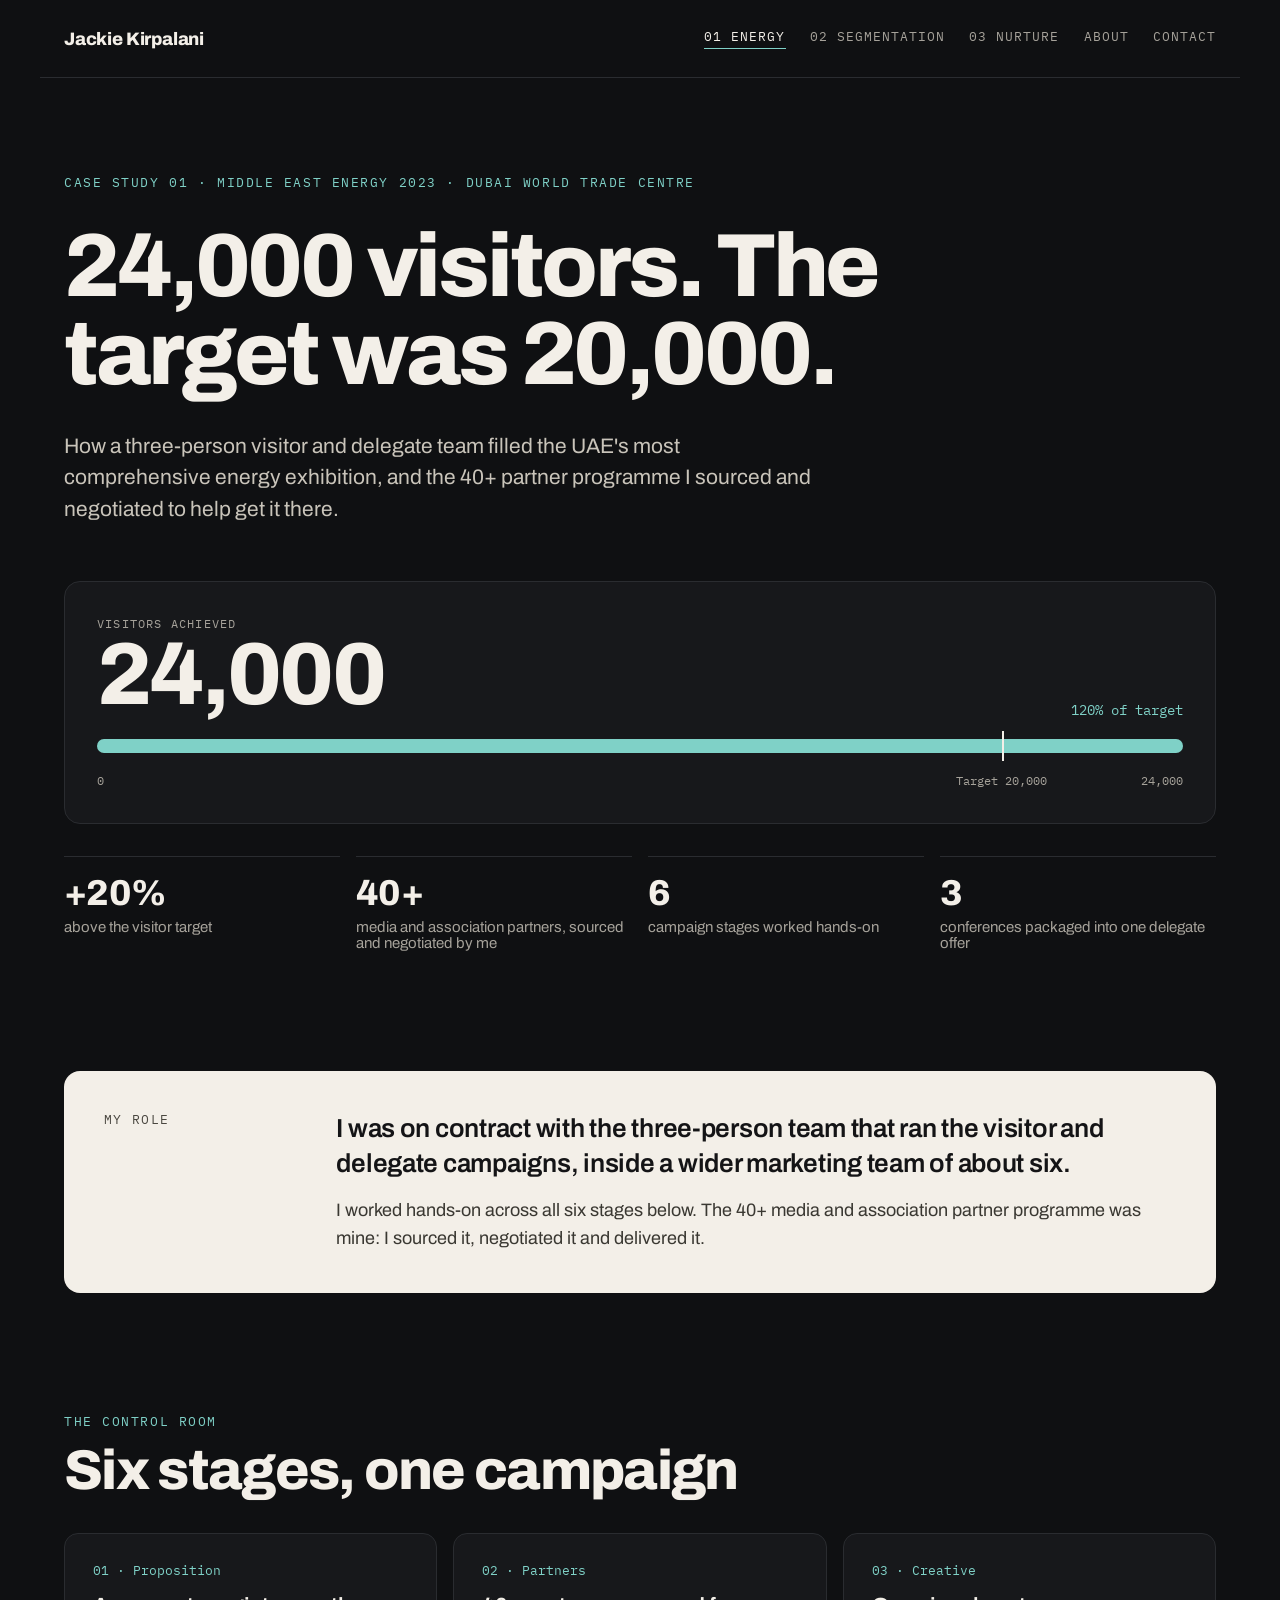
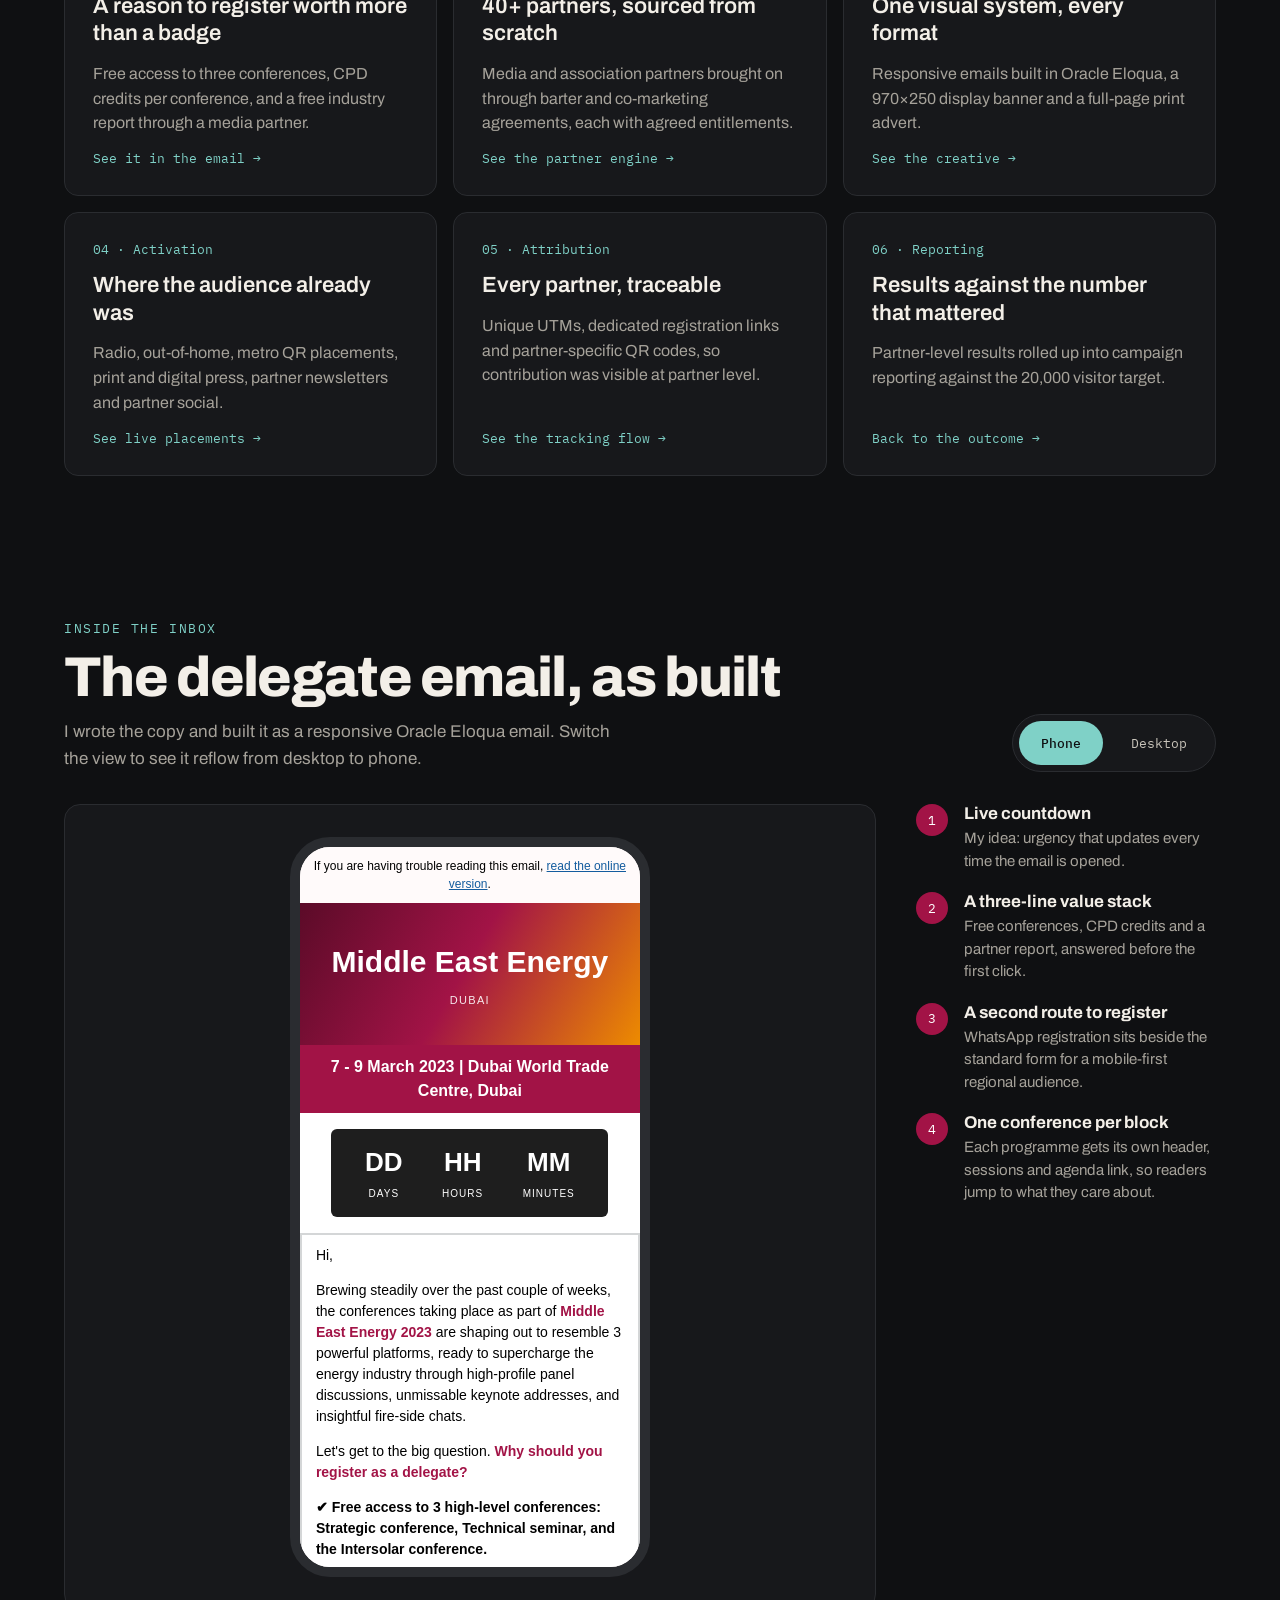
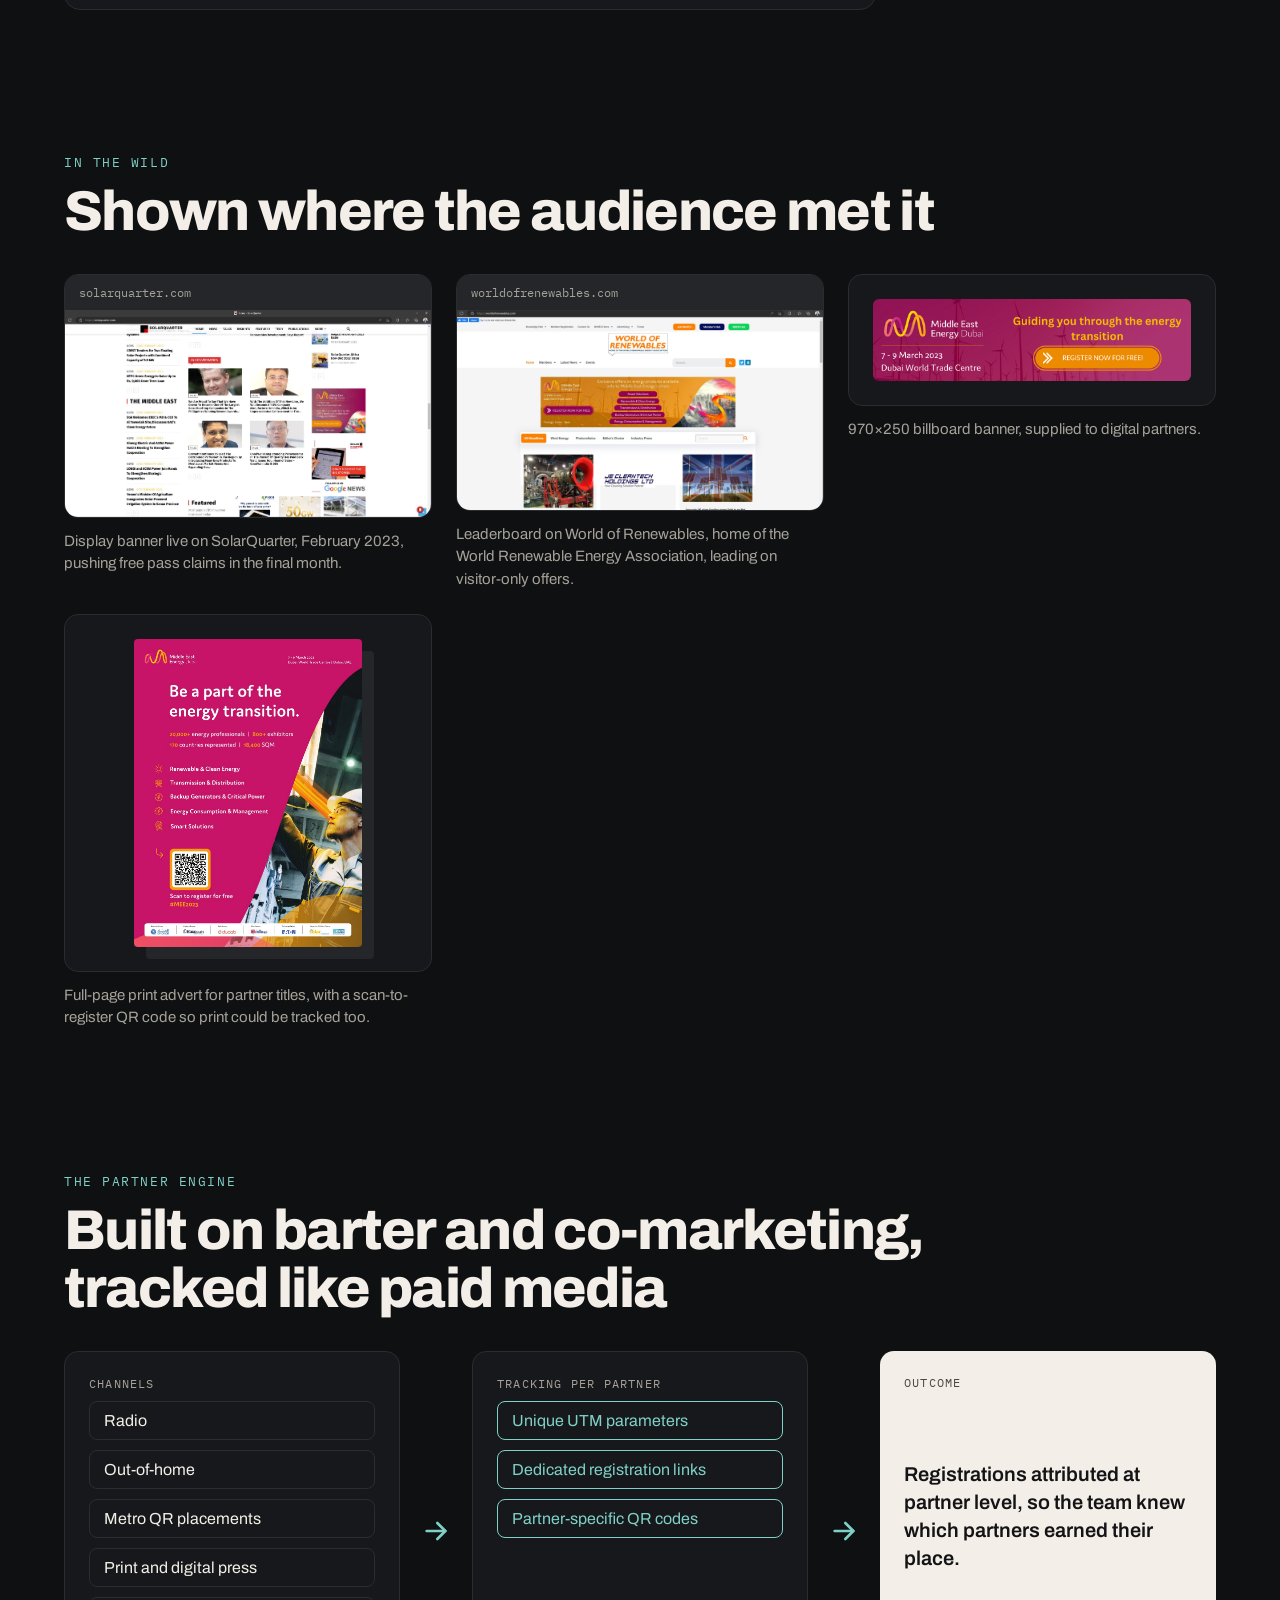
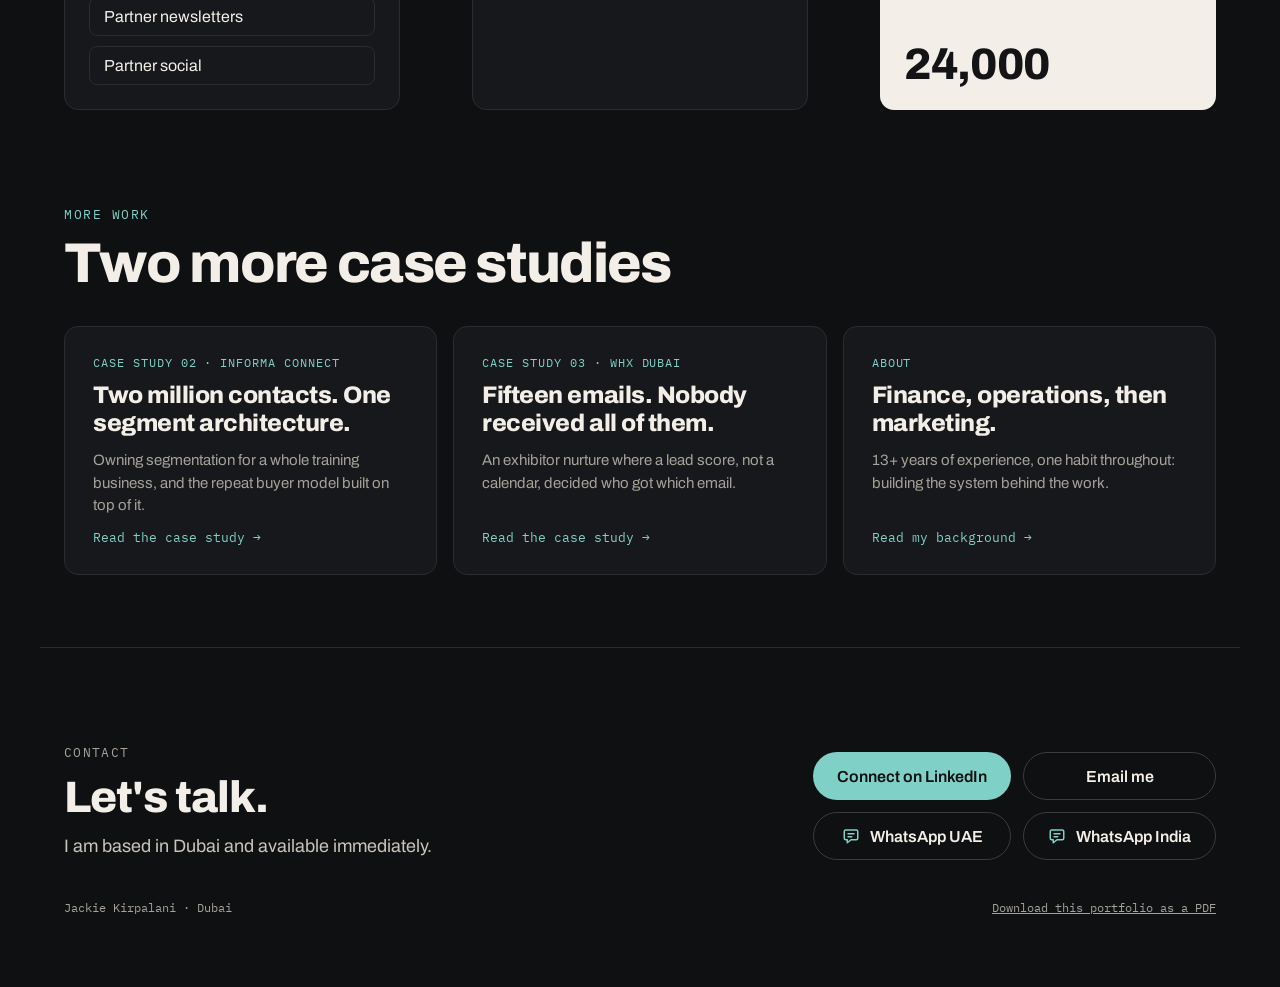
==== commit e4af06a0: "About: lead on building systems; add WhatsApp contact buttons - Replace the "what I enjoy" section w" ====
--- a/index.html
+++ b/index.html
@@ -179,7 +179,7 @@
 <div class="wrap">
 <div class="foot">
 <div class="next"><span class="label" style="font-size:13px">Contact</span><b>Let's talk.</b><p>I am based in Dubai and available immediately.</p></div>
-<div class="ctas-main"><a class="pill solid" href="https://www.linkedin.com/in/jackiekirpalani/">Connect on LinkedIn</a><a class="pill ghost" href="mailto:jackie.kirpalani@gmail.com">Email me</a></div>
+<div class="ctas-main"><a class="pill solid" href="https://www.linkedin.com/in/jackiekirpalani/">Connect on LinkedIn</a><a class="pill ghost" href="mailto:jackie.kirpalani@gmail.com">Email me</a><a class="pill ghost wa" href="https://wa.me/971503264959?text=Hi%20Jackie%2C%20I%20came%20across%20your%20portfolio." aria-label="Message me on WhatsApp, UAE number"><svg aria-hidden="true" width="18" height="18" viewBox="0 0 24 24" fill="none" stroke="currentColor" stroke-width="2" stroke-linecap="round" stroke-linejoin="round"><path d="M5 4h14a2 2 0 0 1 2 2v9a2 2 0 0 1-2 2h-7l-5 4v-4H5a2 2 0 0 1-2-2V6a2 2 0 0 1 2-2z"/><path d="M8 9h8M8 13h5"/></svg><span>WhatsApp UAE</span></a><a class="pill ghost wa" href="https://wa.me/918287656901?text=Hi%20Jackie%2C%20I%20came%20across%20your%20portfolio." aria-label="Message me on WhatsApp, India number"><svg aria-hidden="true" width="18" height="18" viewBox="0 0 24 24" fill="none" stroke="currentColor" stroke-width="2" stroke-linecap="round" stroke-linejoin="round"><path d="M5 4h14a2 2 0 0 1 2 2v9a2 2 0 0 1-2 2h-7l-5 4v-4H5a2 2 0 0 1-2-2V6a2 2 0 0 1 2-2z"/><path d="M8 9h8M8 13h5"/></svg><span>WhatsApp India</span></a></div>
 </div>
 <div class="footline"><span>Jackie Kirpalani · Dubai</span><a href="/Jackie_Kirpalani_Portfolio.pdf">Download this portfolio as a PDF</a></div>
 </div>
--- a/assets/site.css
+++ b/assets/site.css
@@ -294,3 +294,11 @@
   .detail,.pathout,.panel,.rule{padding:22px}
 }
 @media (prefers-reduced-motion:reduce){.mail,.scorebar i{transition:none}}
+
+/* contact buttons */
+.foot .ctas-main{display:grid;grid-template-columns:repeat(2,minmax(0,auto));gap:12px}
+.foot .ctas-main .pill{justify-content:center;white-space:nowrap}
+.pill.wa{gap:10px}
+.pill.wa svg{color:var(--accent);flex:none}
+.pill.wa:hover{border-color:var(--accent)}
+@media (max-width:480px){.foot .ctas-main{grid-template-columns:1fr;width:100%}}
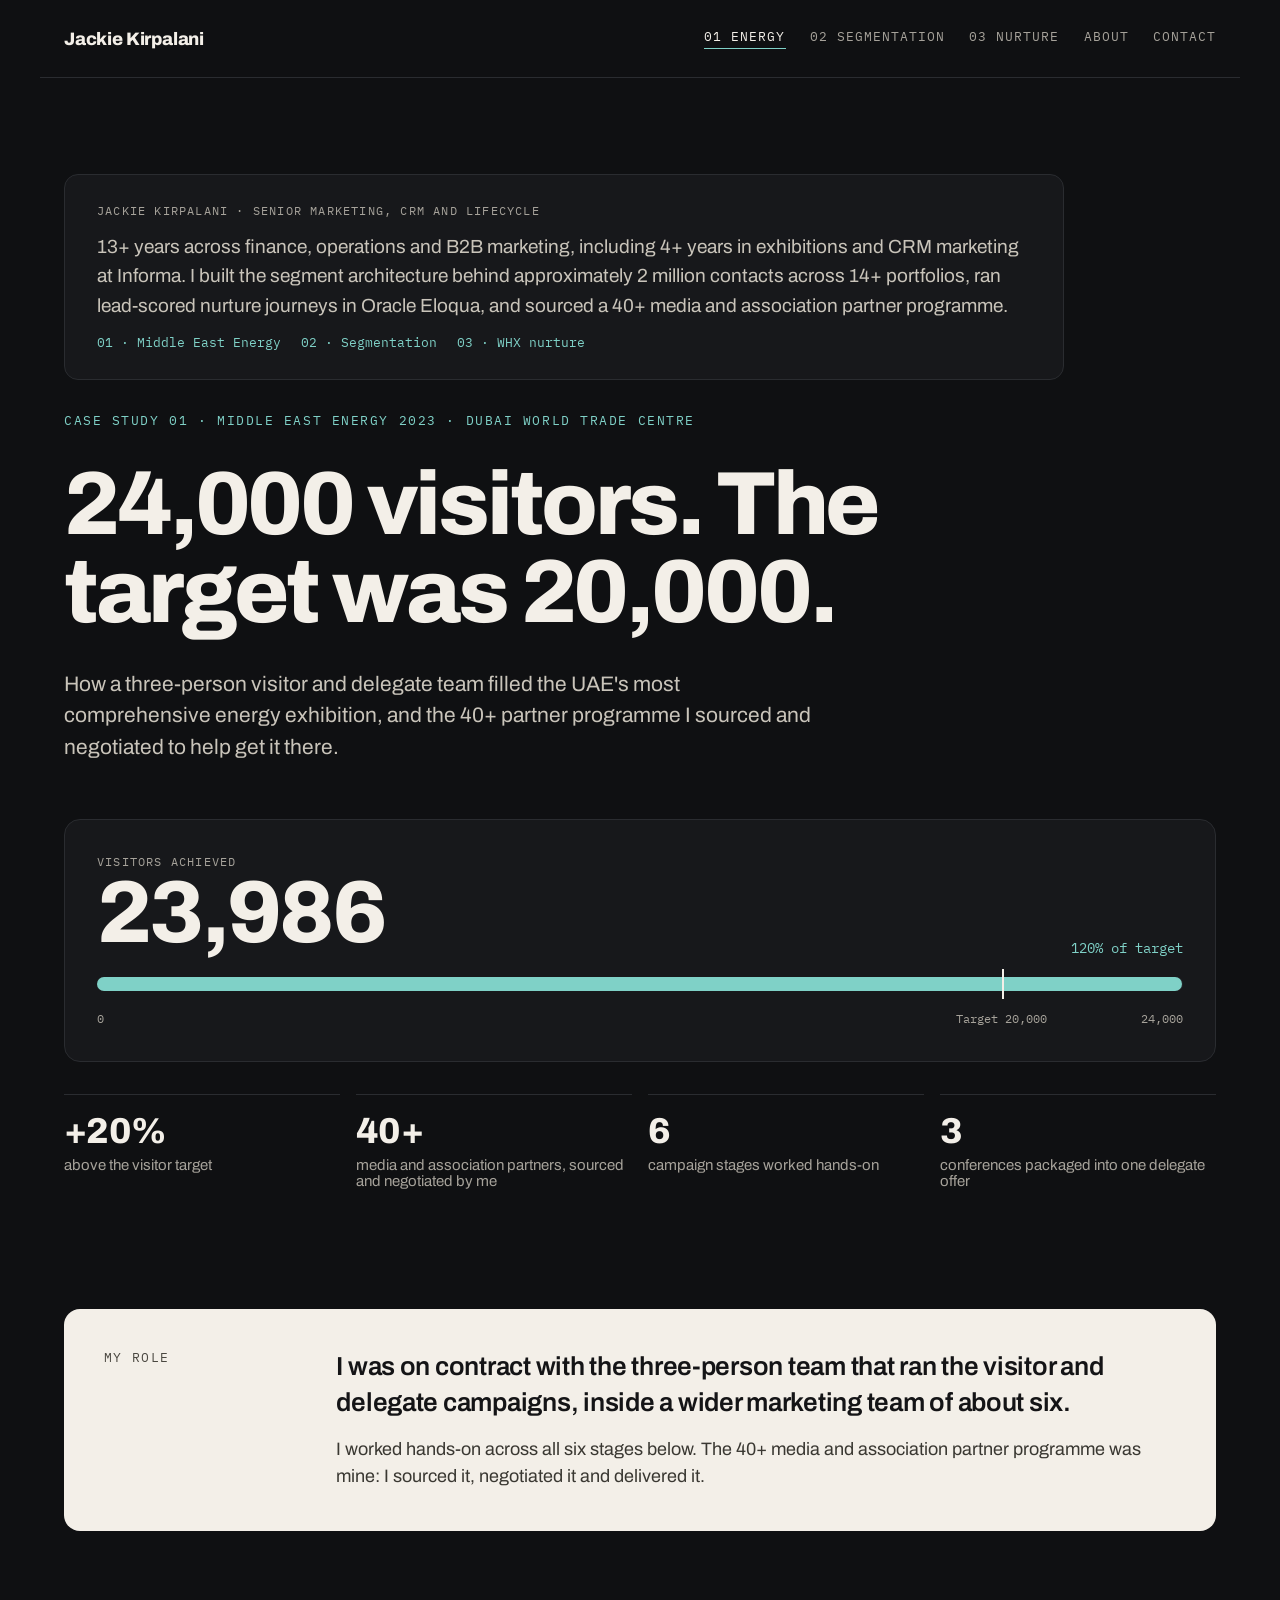
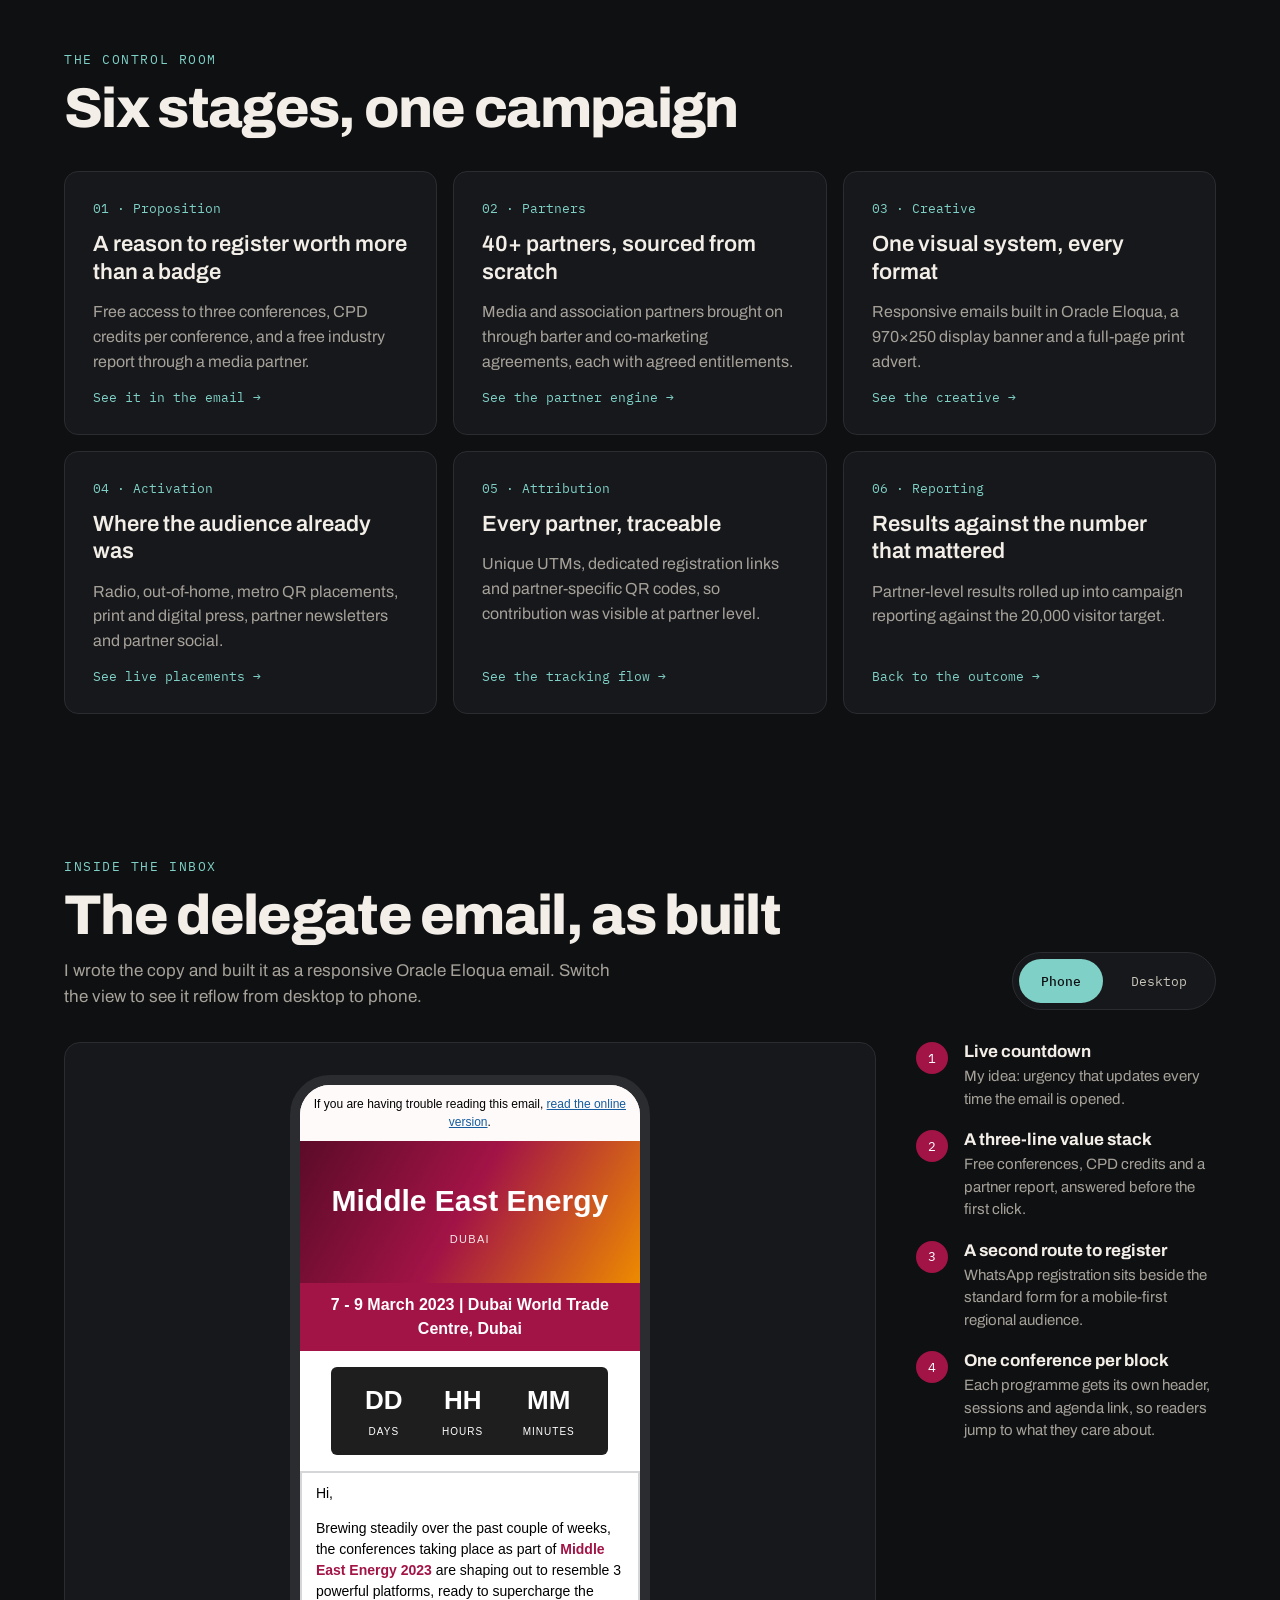
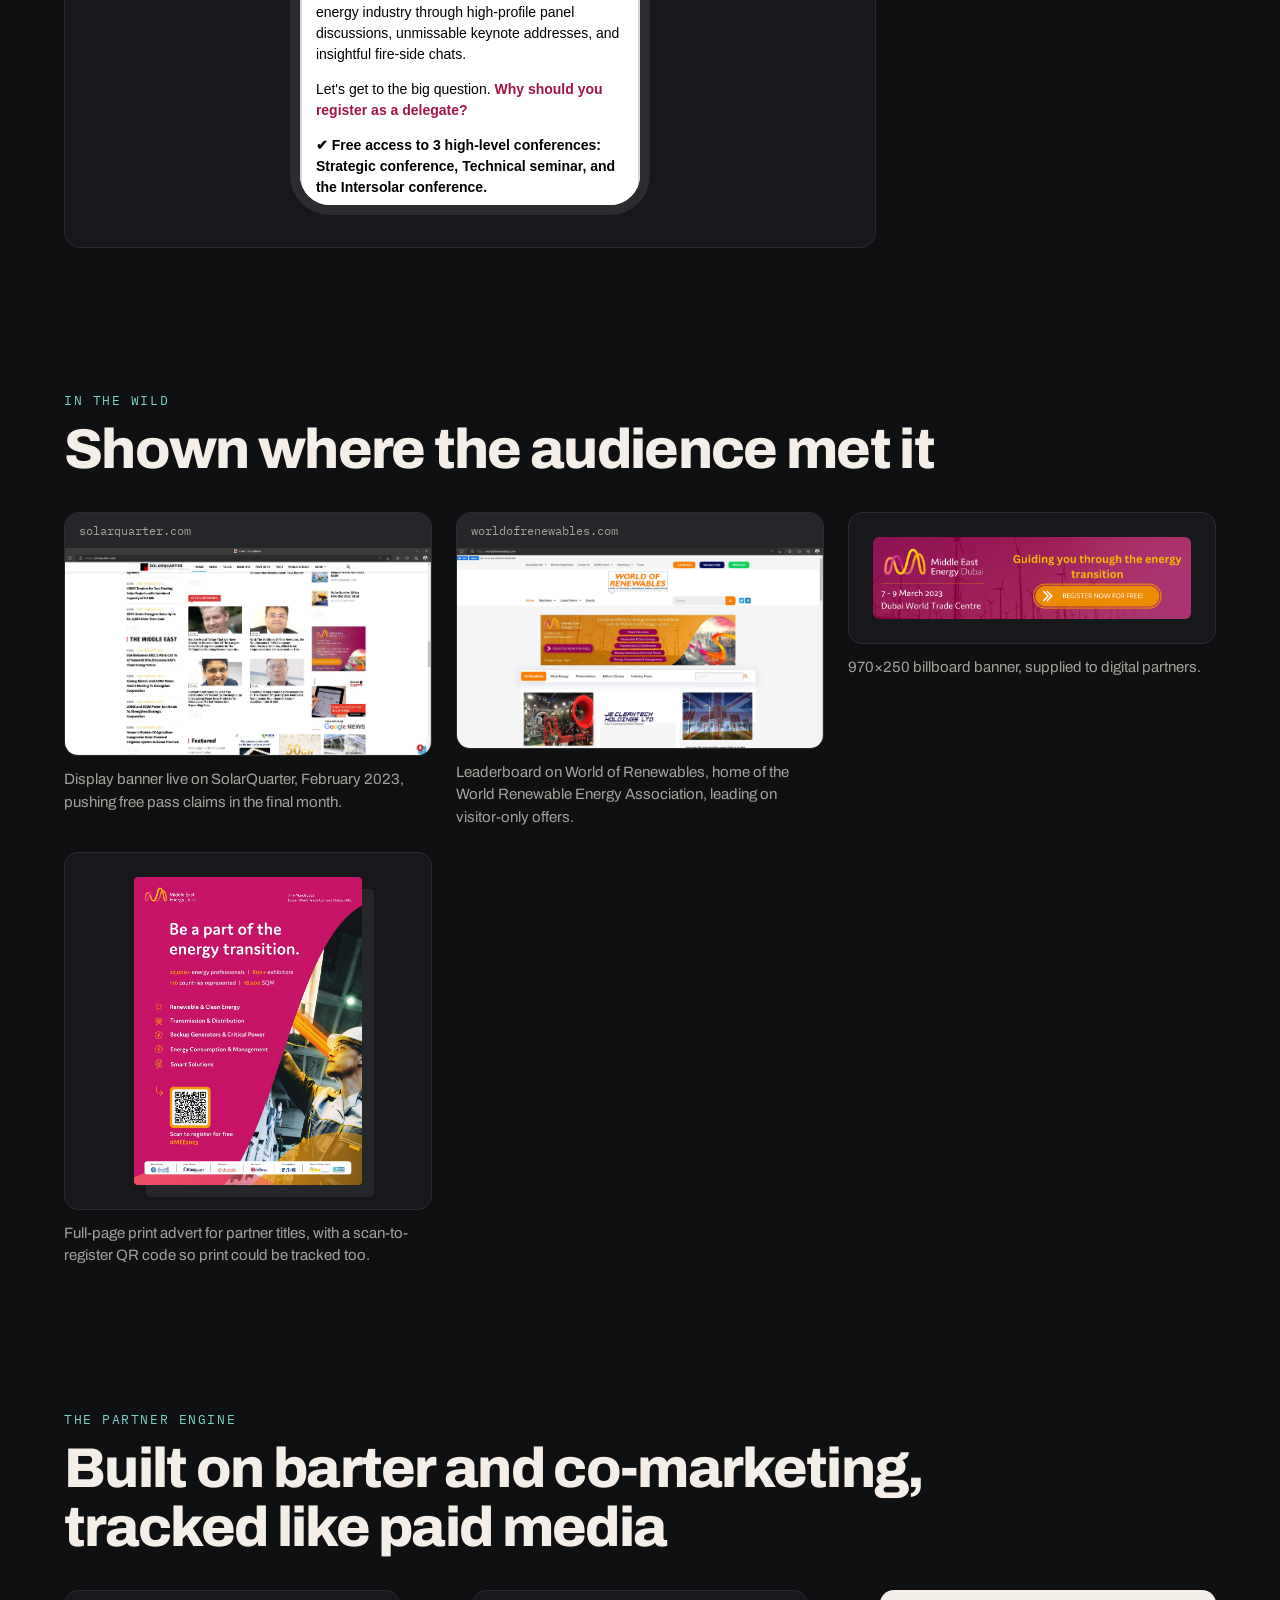
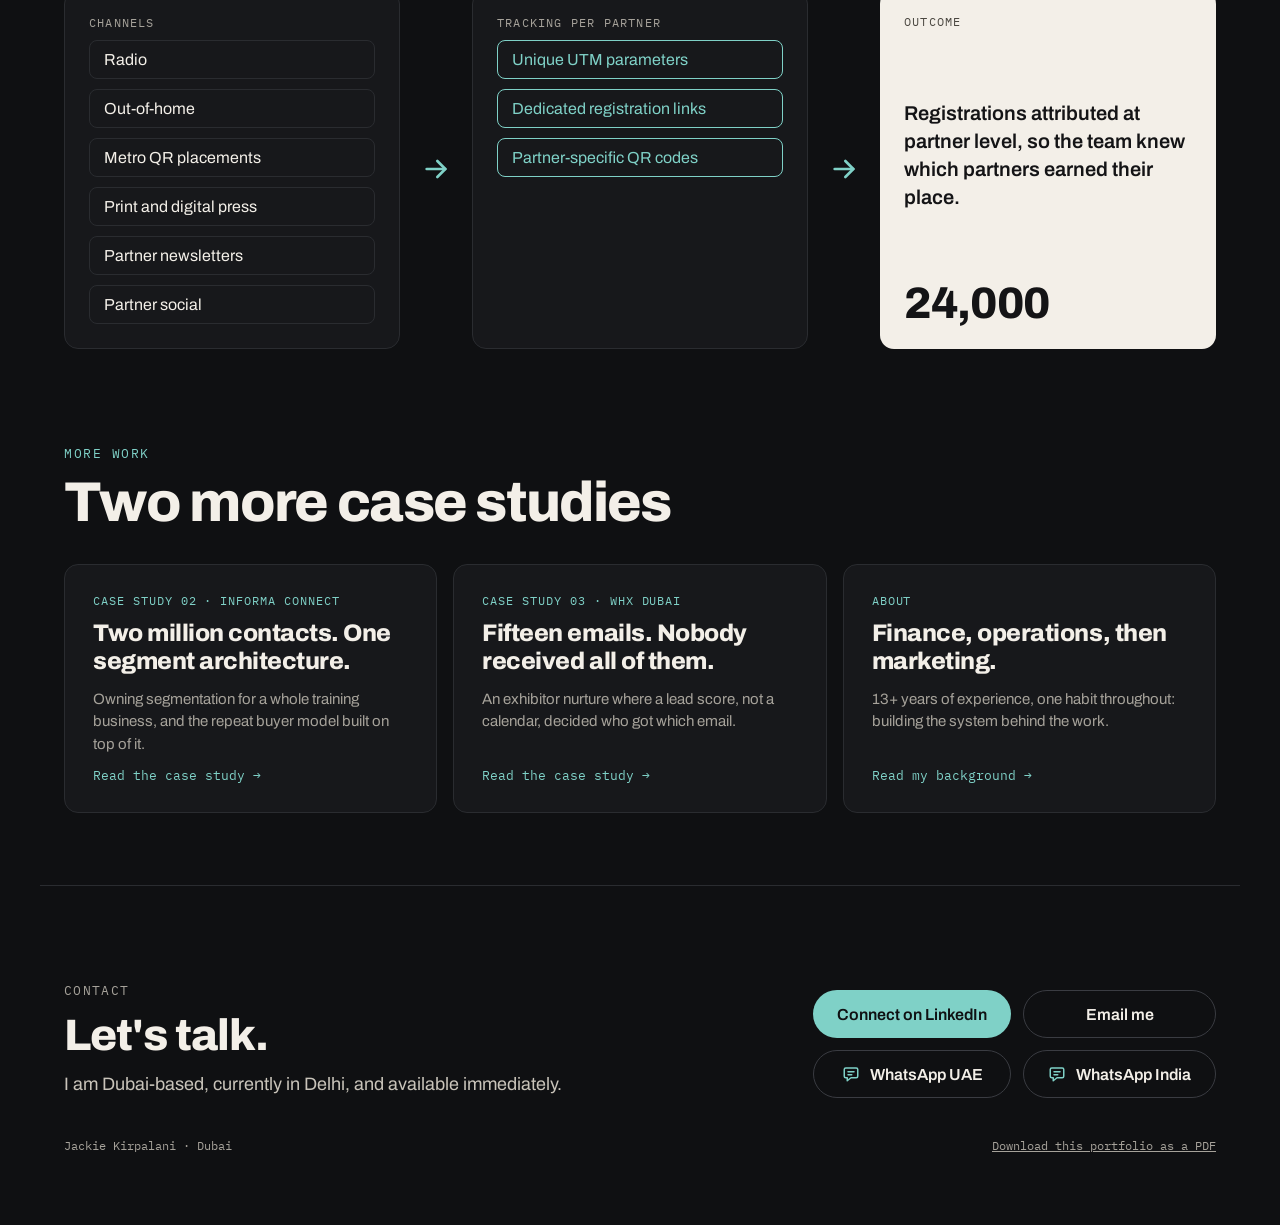
==== commit 2b9e73a6: "Add GA4, positioning banner and audit fixes; 5-page PDF - Google tag G-NKEVRGXLBT on all pages - Hom" ====
--- a/index.html
+++ b/index.html
@@ -1,6 +1,9 @@
 <!doctype html>
 <html lang="en-GB">
 <head>
+<!-- Google tag (gtag.js) -->
+<script async src="https://www.googletagmanager.com/gtag/js?id=G-NKEVRGXLBT"></script>
+<script>window.dataLayer=window.dataLayer||[];function gtag(){dataLayer.push(arguments);}gtag('js',new Date());gtag('config','G-NKEVRGXLBT');</script>
 <meta charset="utf-8">
 <meta name="viewport" content="width=device-width, initial-scale=1">
 <title>Jackie Kirpalani · Marketing Portfolio</title>
@@ -36,6 +39,11 @@
 <main>
 <section class="hero">
 <div class="wrap">
+<div class="card intro">
+<span class="label">Jackie Kirpalani · Senior Marketing, CRM and Lifecycle</span>
+<p>13+ years across finance, operations and B2B marketing, including 4+ years in exhibitions and CRM marketing at Informa. I built the segment architecture behind approximately 2 million contacts across 14+ portfolios, ran lead-scored nurture journeys in Oracle Eloqua, and sourced a 40+ media and association partner programme.</p>
+<div class="jump"><a href="#role">01 · Middle East Energy</a><a href="/crm-segmentation/">02 · Segmentation</a><a href="/whx-exhibitor-nurture/">03 · WHX nurture</a></div>
+</div>
 <div class="kicker">Case study 01 · Middle East Energy 2023 · Dubai World Trade Centre</div>
 <h1>24,000 visitors. The target was 20,000.</h1>
 <p class="lede">How a three-person visitor and delegate team filled the UAE's most comprehensive energy exhibition, and the 40+ partner programme I sourced and negotiated to help get it there.</p>
@@ -178,7 +186,7 @@
 <footer id="contact">
 <div class="wrap">
 <div class="foot">
-<div class="next"><span class="label" style="font-size:13px">Contact</span><b>Let's talk.</b><p>I am based in Dubai and available immediately.</p></div>
+<div class="next"><span class="label" style="font-size:13px">Contact</span><b>Let's talk.</b><p>I am Dubai-based, currently in Delhi, and available immediately.</p></div>
 <div class="ctas-main"><a class="pill solid" href="https://www.linkedin.com/in/jackiekirpalani/">Connect on LinkedIn</a><a class="pill ghost" href="mailto:jackie.kirpalani@gmail.com">Email me</a><a class="pill ghost wa" href="https://wa.me/971503264959?text=Hi%20Jackie%2C%20I%20came%20across%20your%20portfolio." aria-label="Message me on WhatsApp, UAE number"><svg aria-hidden="true" width="18" height="18" viewBox="0 0 24 24" fill="none" stroke="currentColor" stroke-width="2" stroke-linecap="round" stroke-linejoin="round"><path d="M5 4h14a2 2 0 0 1 2 2v9a2 2 0 0 1-2 2h-7l-5 4v-4H5a2 2 0 0 1-2-2V6a2 2 0 0 1 2-2z"/><path d="M8 9h8M8 13h5"/></svg><span>WhatsApp UAE</span></a><a class="pill ghost wa" href="https://wa.me/918287656901?text=Hi%20Jackie%2C%20I%20came%20across%20your%20portfolio." aria-label="Message me on WhatsApp, India number"><svg aria-hidden="true" width="18" height="18" viewBox="0 0 24 24" fill="none" stroke="currentColor" stroke-width="2" stroke-linecap="round" stroke-linejoin="round"><path d="M5 4h14a2 2 0 0 1 2 2v9a2 2 0 0 1-2 2h-7l-5 4v-4H5a2 2 0 0 1-2-2V6a2 2 0 0 1 2-2z"/><path d="M8 9h8M8 13h5"/></svg><span>WhatsApp India</span></a></div>
 </div>
 <div class="footline"><span>Jackie Kirpalani · Dubai</span><a href="/Jackie_Kirpalani_Portfolio.pdf">Download this portfolio as a PDF</a></div>
--- a/assets/site.css
+++ b/assets/site.css
@@ -302,3 +302,9 @@
 .pill.wa svg{color:var(--accent);flex:none}
 .pill.wa:hover{border-color:var(--accent)}
 @media (max-width:480px){.foot .ctas-main{grid-template-columns:1fr;width:100%}}
+
+.intro{padding:28px 32px;display:flex;flex-direction:column;gap:14px;max-width:1000px}
+.intro p{margin:0;font-size:19px;line-height:1.55;color:var(--soft)}
+.intro .jump{display:flex;flex-wrap:wrap;gap:8px 20px}
+.intro .jump a{font-family:'IBM Plex Mono',monospace;font-size:13px;text-decoration:none;color:var(--accent)}
+@media (max-width:640px){.intro{padding:22px}.intro p{font-size:17px}}
